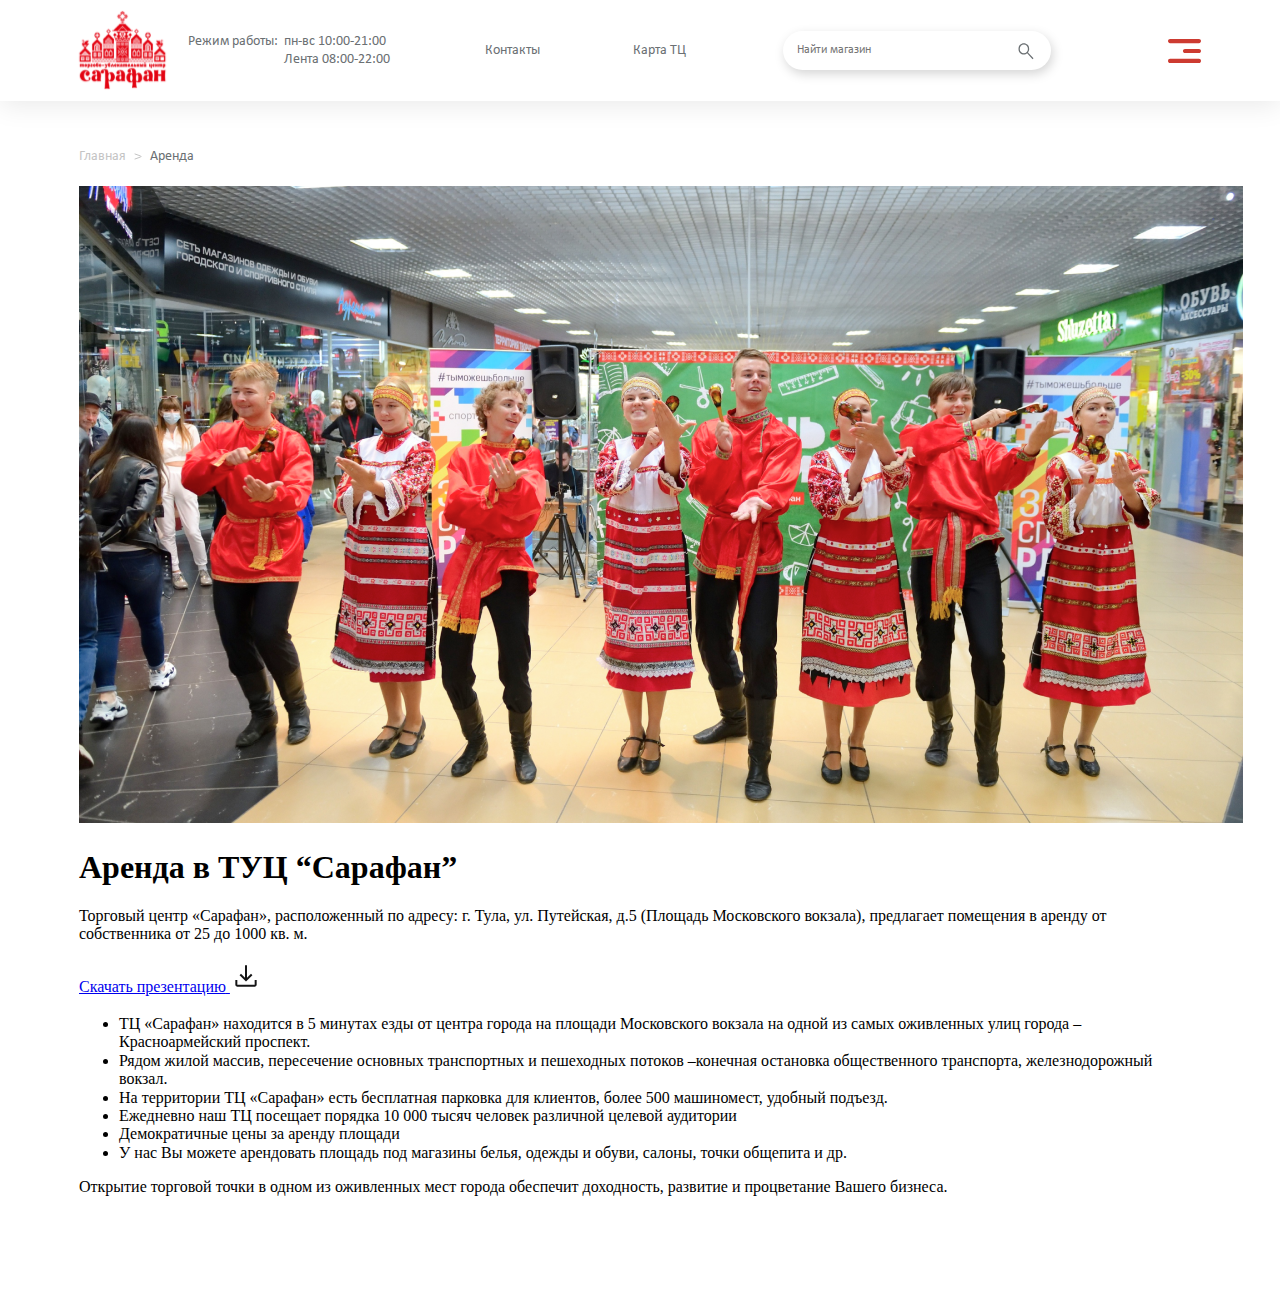
==== index.html @ 8ea11c8e "feature: to add header" ====
<!DOCTYPE html>
<html lang="ru">
  <head>
    <title>ТУЦ "Сарафан"</title>
    <meta charset="UTF-8" />
    <meta name="viewport" content="width=device-width, initial-scale=1.0" />
    <meta name="keywords" content="Mall, rent, shops" />
    <meta name="description" content="Mall description" />
    <meta name="author" content="Maria Lafutkina" />
    <link rel="stylesheet" type="text/css" href="./pages/normalize.css" />
    <link rel="stylesheet" type="text/css" href="./pages/index.css" />
  </head>
  <body class="page">
    <header class="header">
        <img className="header__logo" src="/images/logo.svg" alt="Логотип" />
        <div class="header__menu">
          <p class="header__info">Режим работы:</p>
          <p class="header__info">пн-вс 10:00-21:00 Лента 08:00-22:00</p>
          <a href="#" class="header__info">Контакты</a>
          <a href="#" class="header__info">Карта ТЦ</a>
          <div class="header__search-container">
            <input
              class="header__search"
              type="text"
              placeholder="Найти магазин"
              required
            />
            <button class="header__button-search" type="submit">
              <img src="/images/search.svg" alt="Кнопка поиска" />
            </button>
          </div>
          <button class="header__image-menu">
            <img src="/images/menu.svg" alt="Кнопка меню" />
          </button>
        </div>
    </header>
    <main class="main">
        <ul class="breadcrumb">
            <li><a  class="breadcrumb__link" href="#">Главная</a></li>
            <li><a class="breadcrumb__link active" href="#">Аренда</a></li>
          </ul>
            <div class="rent">
                <img class="rent__image" src="/images/first.png" alt="фото" />
                <div>
                    <h1>Аренда в ТУЦ “Сарафан”</h1>
                    <p>Торговый центр «Сарафан», расположенный по адресу: г. Тула, ул. Путейская, д.5 (Площадь Московского вокзала), предлагает помещения в аренду от собственника от 25 до 1000 кв. м.</p>
                    <a href="#">
                        <span>Скачать презентацию</span>
                        <img src="/images/save.svg" alt="Ссылка сохранения" />
                    </a>
                    <h3></h3>
                    <ul class="">
                        <li>ТЦ «Сарафан» находится в 5 минутах езды от центра города на площади Московского вокзала на одной из самых оживленных улиц города – Красноармейский проспект.</li>
                        <li>Рядом жилой массив, пересечение основных транспортных и пешеходных потоков –конечная остановка общественного транспорта, железнодорожный вокзал.</li>
                        <li>На территории ТЦ «Сарафан» есть бесплатная парковка для клиентов, более 500 машиномест, удобный подъезд.</li>
                        <li>Ежедневно наш ТЦ посещает порядка 10 000 тысяч человек различной целевой аудитории</li>
                        <li>Демократичные цены за аренду площади</li>
                        <li>У нас Вы можете арендовать площадь под магазины белья, одежды и обуви, салоны, точки общепита и др. </li>
                      </ul>
                      <p>Открытие торговой точки в одном из оживленных мест города обеспечит доходность, развитие и процветание Вашего бизнеса.</p>
                </div>
            </div>
            <div class="shops"></div>
            <div class="info"></div>
            <div class="image"></div>
    </main>
    <footer class="footer"></footer>
  </body>
</html>
---- pages/index.css ----
@font-face {
    font-family: "Calibri";
    font-style: normal;
    font-weight: 400;
    src: url("../fonts/calibri.woff2") format("woff2"),
         url("../fonts/calibri.woff") format("woff"),
         url("../fonts/calibri.ttf") format("truetype");
  }
  
  @font-face {
    font-family: "Calibri";
    font-style: normal;
    font-weight: 700;
    src: url("../fonts/calibri_bold.woff2") format("woff2"),
         url("../fonts/calibri_bold.woff") format("woff"),
         url("../fonts/calibri_bold.ttf") format("truetype");
  }

.header {
    max-width: 1920px;
    padding-left: 77px;
    padding-right: 79px;
    padding-top: 8px;
    padding-bottom: 8px;
    display: flex;
    justify-content: space-between;
    box-sizing: border-box;
    align-items: center;
    margin: 0 auto;
    background: #FFF; 
    box-shadow: 0px 4px 26px 0px rgba(0, 0, 0, 0.09);
}

.header__logo {
    width: 91px;
    height: 84px;
}

.header__menu {
    display: flex;
    align-items: center;
}

.header__info {
    color: #6B7073;
    font-family: "Calibri";
    font-size: 14px;
    font-weight: 400;
    line-height: normal;
    max-width: 115px;
    margin: 0;
    padding-right: 6px;
    padding-bottom: 17px;
    text-decoration: none;
}

.header__info:nth-child(2) {
    padding-right: 86px;
    padding-bottom: 0;
}

.header__info:nth-child(3) {
    padding-right: 93px;
    padding-bottom: 0;
}

.header__info:nth-child(4) {
    padding-right: 97px;
    padding-bottom: 0;
}

.header__search {
    width: 268px;
    padding: 12px 14px;
    border-radius: 88px;
    background: #FFF;
    box-shadow: 2px 4px 11px 0px rgba(0, 0, 0, 0.17);
    color: #C4C4C4;
    font-family: "Calibri";
    font-size: 12px;
    font-weight: 400;
    line-height: normal;
    box-sizing: border-box;
    border: none;
}

.header__button-search {
    width: 20px;
    height: 21px;
    position: absolute;
    z-index: 2;
    background: 0;
    border: 0;
    padding: 0;
    cursor: pointer;
    top: 9px;
    right: 15px;
}

.header__search-container {
    position: relative;
    margin-right: 117px;
}

.header__image-menu {
    width: 33px;
    height: 24px;
    background: 0;
    border: 0;
    padding: 0;
    cursor: pointer;
}

.breadcrumb {
    padding: 0;
    list-style: none;
    width: 100%;
    margin-bottom: 20px;
}

.breadcrumb li+li:before {
    padding: 6px 8px;
    padding-left: 4px;
    content: url("/images/arrow.svg");
  }

  .breadcrumb li {
    display: inline;
    font-size: 14px;
    cursor: pointer;
  }

  .breadcrumb__link {
    color: #C4C4C4;
    font-family: "Calibri";
    font-weight: 400;
    line-height: normal;
    text-decoration: none;
    }

    .active {
        color: #6B7073;
    }

  .main {
    max-width: 1920px;
    padding-left: 79px;
    padding-right: 81px;
    padding-bottom: 91px;
    padding-top: 29px;
    margin: 0 auto;
  }
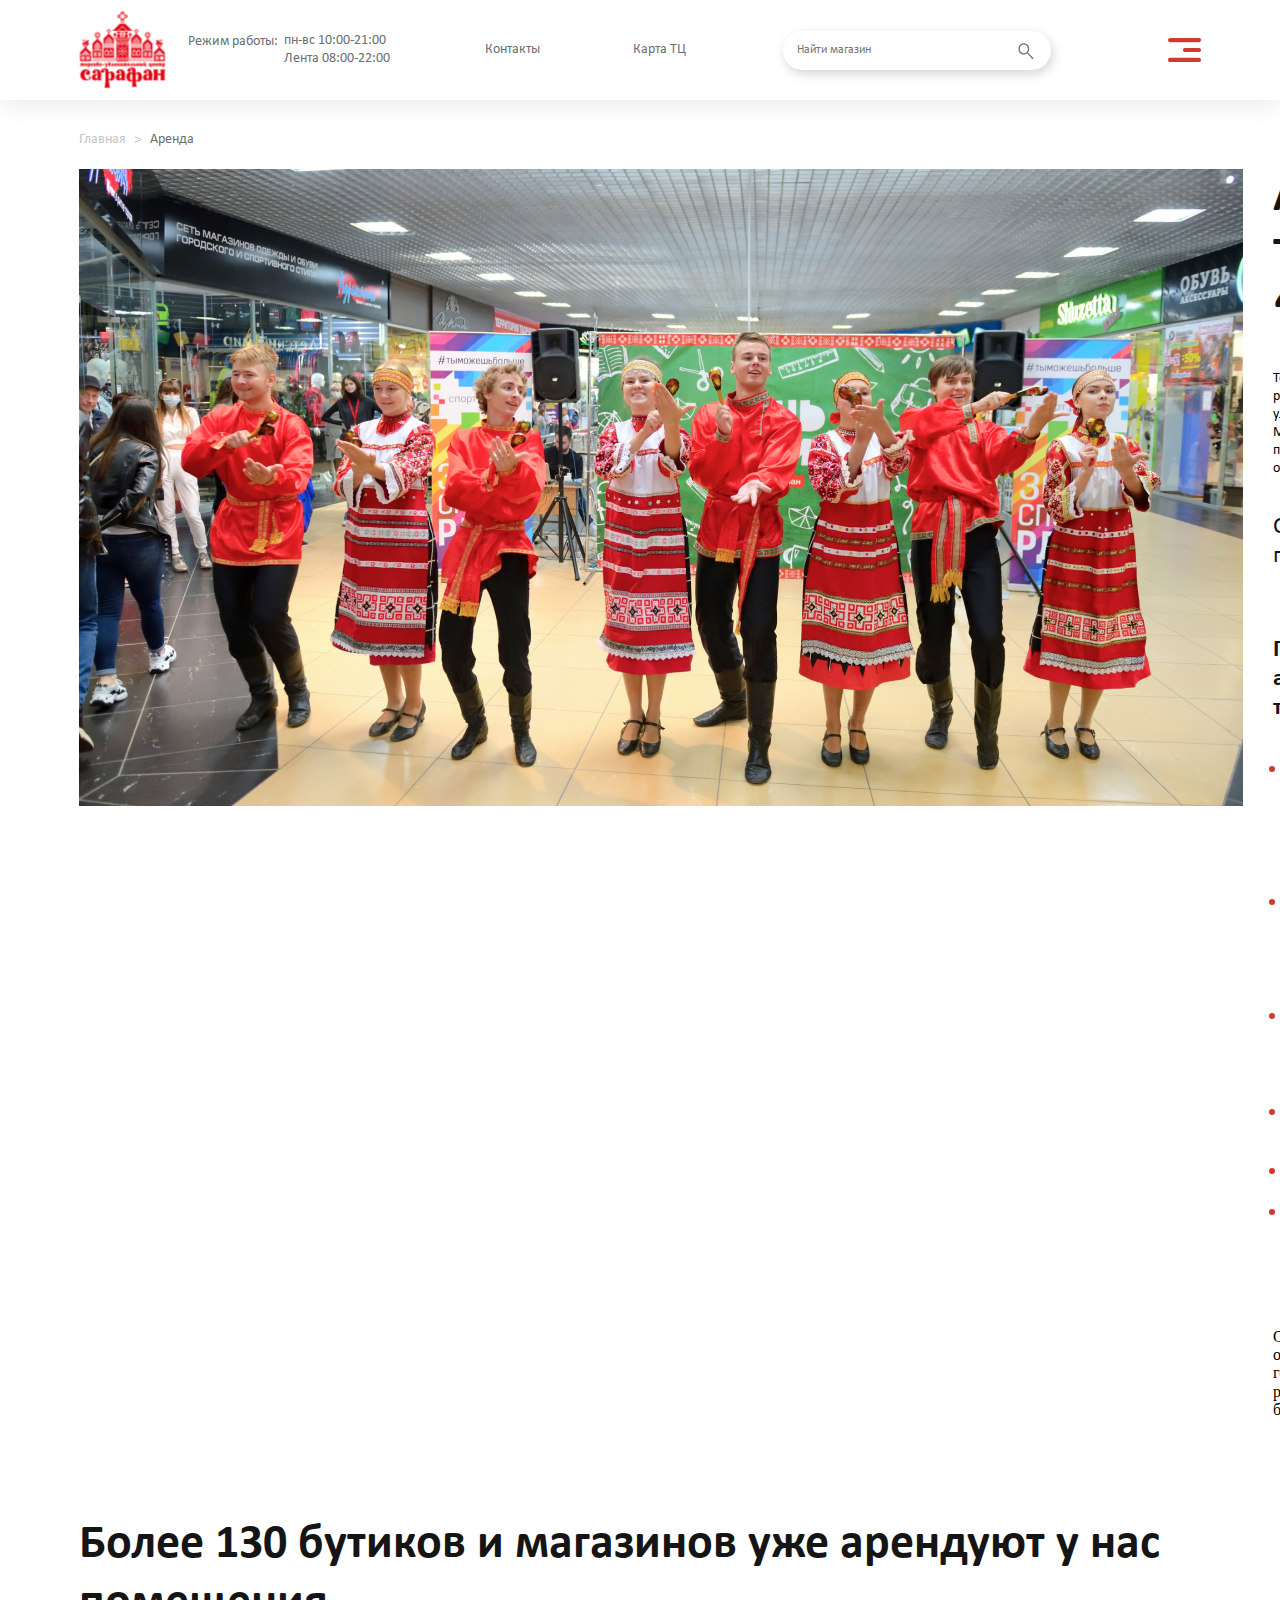
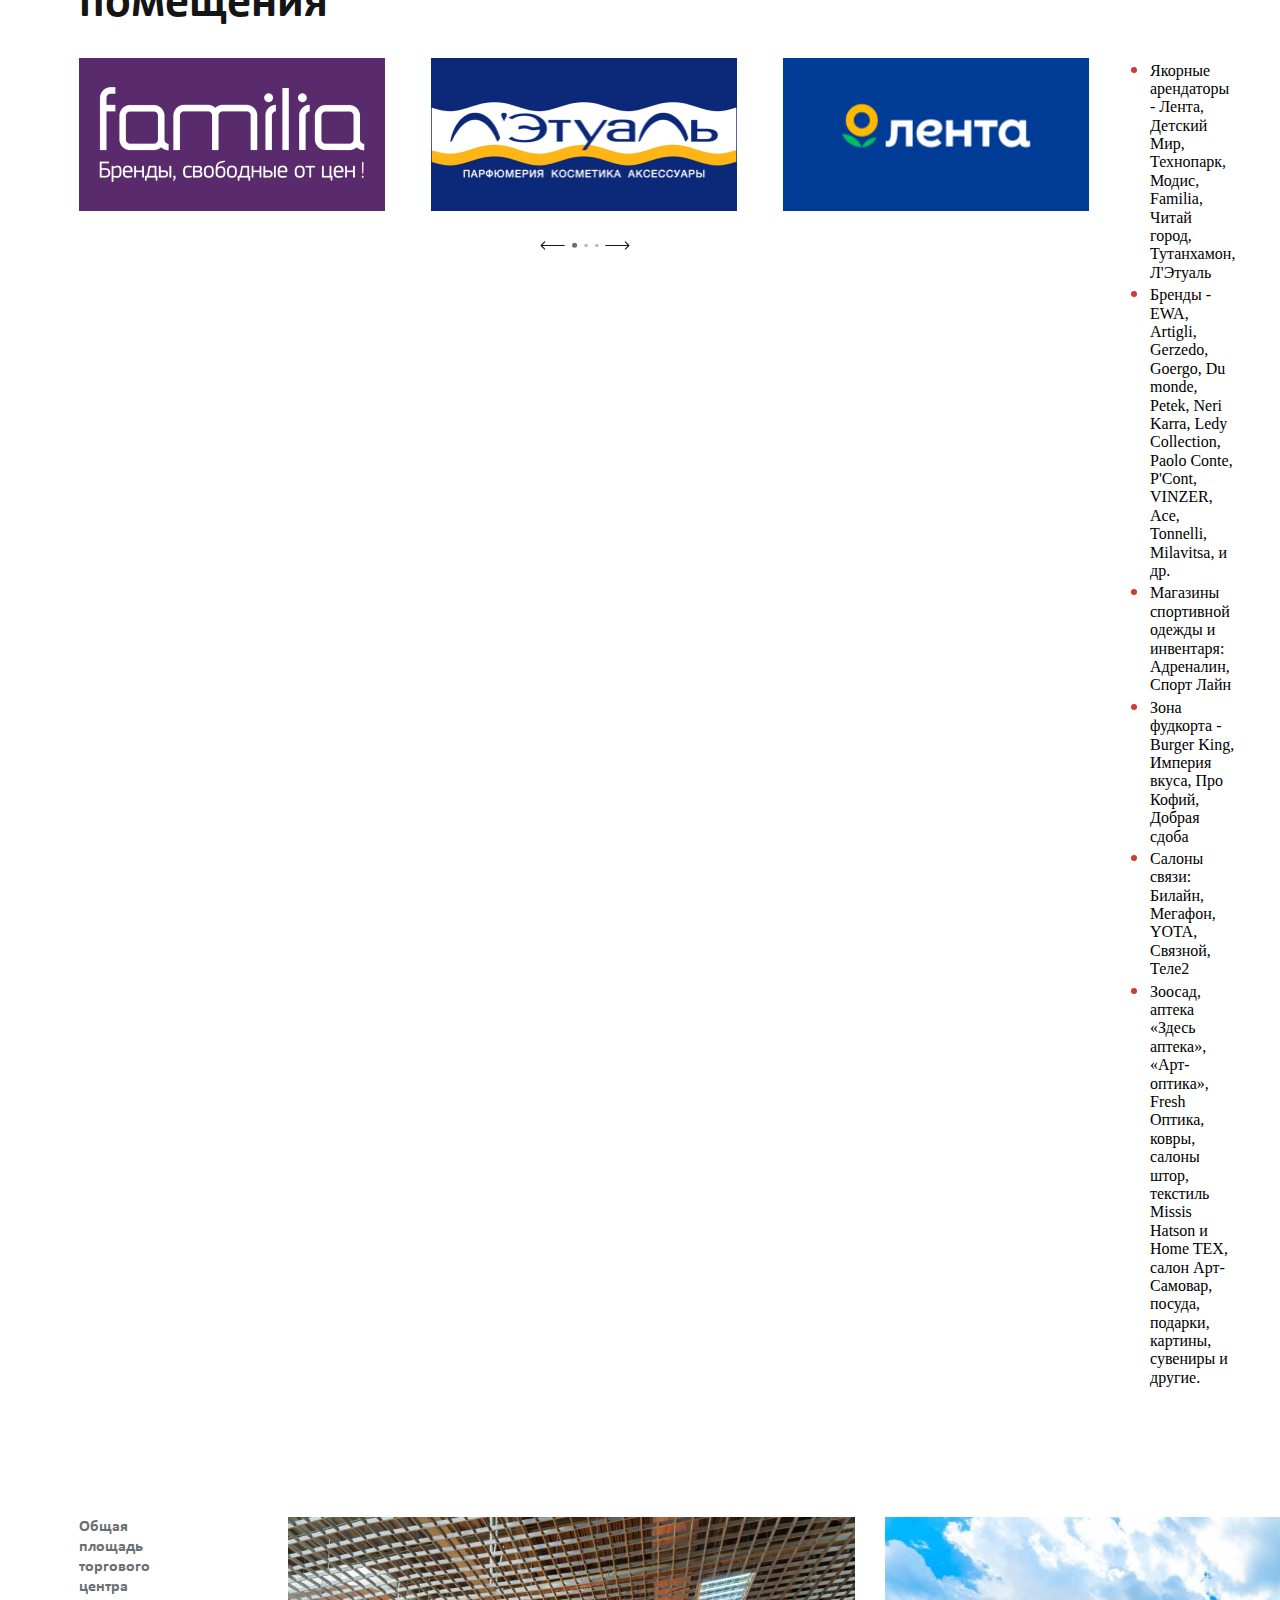
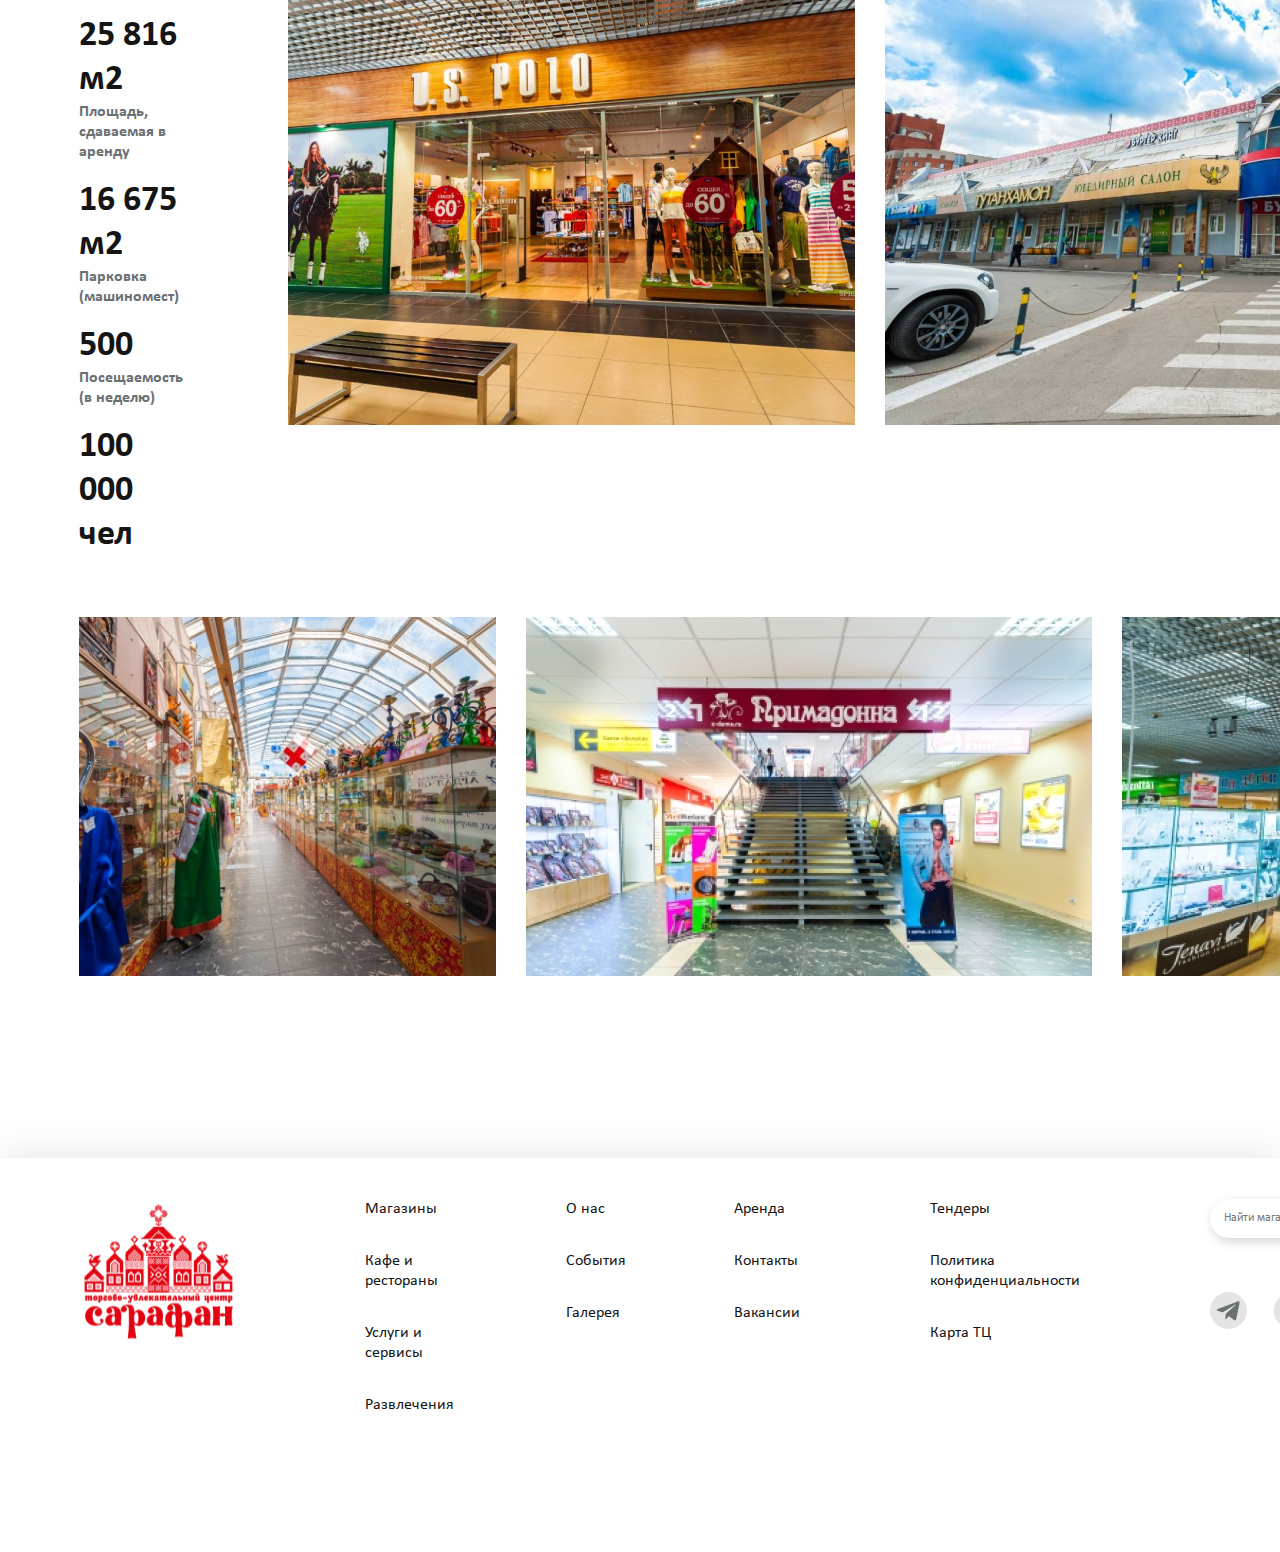
==== commit a3ebade5: "feature: to add main, footer" ====
--- a/index.html
+++ b/index.html
@@ -12,58 +12,200 @@
   </head>
   <body class="page">
     <header class="header">
-        <img className="header__logo" src="/images/logo.svg" alt="Логотип" />
-        <div class="header__menu">
-          <p class="header__info">Режим работы:</p>
-          <p class="header__info">пн-вс 10:00-21:00 Лента 08:00-22:00</p>
-          <a href="#" class="header__info">Контакты</a>
-          <a href="#" class="header__info">Карта ТЦ</a>
-          <div class="header__search-container">
+      <img class="header__logo" src="/images/logo.svg" alt="Логотип" />
+      <div class="header__menu">
+        <p class="header__info">Режим работы:</p>
+        <p class="header__info">пн-вс 10:00-21:00 Лента 08:00-22:00</p>
+        <a href="#" class="header__info">Контакты</a>
+        <a href="#" class="header__info">Карта ТЦ</a>
+        <div class="search">
+          <input
+            class="search__input"
+            type="text"
+            placeholder="Найти магазин"
+            required
+          />
+          <button class="search__button" type="submit">
+            <img src="/images/search.svg" alt="Кнопка поиска" />
+          </button>
+        </div>
+        <button class="header__image-menu">
+          <img src="/images/menu.svg" alt="Кнопка меню" />
+        </button>
+      </div>
+    </header>
+    <main class="main">
+      <nav>
+      <ul class="breadcrumb">
+        <li><a class="breadcrumb__link" href="#">Главная</a></li>
+        <li class="breadcrumb__link active">Аренда</li>
+      </ul>
+      </nav>
+      <div class="rent">
+        <img class="rent__image" src="/images/first.png" alt="фото" />
+        <div class="rent__container">
+          <h1 class="title">Аренда в ТУЦ “Сарафан”</h1>
+          <p class="rent__paragraph">
+            Торговый центр «Сарафан», расположенный по адресу: г. Тула, ул.
+            Путейская, д.5 (Площадь Московского вокзала), предлагает помещения в
+            аренду от собственника от 25 до 1000 кв. м.
+          </p>
+          <a class="rent__save-link" href="#">
+            <span class="rent__save">Скачать презентацию</span>
+            <img
+              class="rent__icon-save"
+              src="/images/save.svg"
+              alt="Ссылка сохранения"
+            />
+          </a>
+          <h3 class="rent__subtitle">
+            Преимущества аренды в нашем торговом центре:
+          </h3>
+          <ul class="list">
+            <li class="list__item">
+              ТЦ «Сарафан» находится в 5 минутах езды от центра города на
+              площади Московского вокзала на одной из самых оживленных улиц
+              города – Красноармейский проспект.
+            </li>
+            <li class="list__item">
+              Рядом жилой массив, пересечение основных транспортных и пешеходных
+              потоков –конечная остановка общественного транспорта,
+              железнодорожный вокзал.
+            </li>
+            <li class="list__item">
+              На территории ТЦ «Сарафан» есть бесплатная парковка для клиентов,
+              более 500 машиномест, удобный подъезд.
+            </li>
+            <li class="list__item">
+              Ежедневно наш ТЦ посещает порядка 10 000 тысяч человек различной
+              целевой аудитории
+            </li>
+            <li class="list__item">Демократичные цены за аренду площади</li>
+            <li class="list__item">
+              У нас Вы можете арендовать площадь под магазины белья, одежды и
+              обуви, салоны, точки общепита и др.
+            </li>
+          </ul>
+          <p class="list__item">
+            Открытие торговой точки в одном из оживленных мест города обеспечит
+            доходность, развитие и процветание Вашего бизнеса.
+          </p>
+        </div>
+      </div>
+      <div class="shops">
+        <h2 class="title">
+          Более 130 бутиков и магазинов уже арендуют у нас помещения
+        </h2>
+        <div class="shops__container">
+          <img class="shops__image" src="/images/familia.png" alt="familia" />
+          <img class="shops__image" src="/images/letual.png" alt="Лэтуаль" />
+          <img class="shops__image" src="/images/lenta.png" alt="Лента" />
+          <ul class="list">
+            <li class="list__item">
+              Якорные арендаторы - Лента, Детский Мир, Технопарк, Модис,
+              Familia, Читай город, Тутанхамон, Л'Этуаль
+            </li>
+            <li class="list__item">
+              Бренды - EWA, Artigli, Gerzedo, Goergo, Du monde, Petek, Neri
+              Karra, Ledy Collection, Paolo Conte, P'Cont, VINZER, Ace,
+              Tonnelli, Milavitsa, и др.
+            </li>
+            <li class="list__item">
+              Магазины спортивной одежды и инвентаря: Адреналин, Спорт Лайн
+            </li>
+            <li class="list__item">
+              Зона фудкорта - Burger King, Империя вкуса, Про Кофий, Добрая
+              сдоба
+            </li>
+            <li class="list__item">
+              Салоны связи: Билайн, Мегафон, YOTA, Связной, Теле2
+            </li>
+            <li class="list__item">
+              Зоосад, аптека «Здесь аптека», «Арт-оптика», Fresh Оптика, ковры,
+              салоны штор, текстиль Missis Hatson и Home TEX, салон Арт-Самовар,
+              посуда, подарки, картины, сувениры и другие.
+            </li>
+          </ul>
+          <img class="shops__slider" src="/images/slider.svg" alt="Слайдер" />
+        </div>
+      </div>
+      <div class="info">
+        <div>
+            <div class="info__container">
+                <h4 class="info__title">Общая площадь торгового центра</h4>
+                <p class="info__subtitle">25 816 м2</p>
+            </div>
+            <div class="info__container">
+                <h4 class="info__title">Площадь, сдаваемая
+                    в аренду</h4>
+                <p class="info__subtitle">16 675 м2</p>
+            </div>
+            <div class="info__container">
+                <h4 class="info__title">Парковка
+                    (машиномест)
+                    </h4>
+                <p class="info__subtitle">500</p>
+            </div>
+            <div class="info__container">
+                <h4 class="info__title">Посещаемость
+                    (в неделю)</h4>
+                <p class="info__subtitle">100 000 чел</p>
+            </div>
+        </div>
+        <img class="info__image-first" src="/images/first-info.png" alt="Слайдер" />
+        <img class="info__image-second" src="/images/second-info.png" alt="Слайдер" />
+      </div>
+      <div class="image">
+        <img class="image__photo" src="/images/image1.png" alt="фото" />
+        <img class="image__photo" src="/images/image2.png" alt="фото" />
+        <img class="image__photo" src="/images/image3.png" alt="фото" />
+      </div>
+    </main>
+    <footer class="footer">
+        <img class="footer__logo" src="/images/logo.svg" alt="Логотип" />
+        <div class="footer__container-info">
+            <p class="footer__item">Магазины</p>
+            <p class="footer__item">Кафе и рестораны</p>
+            <p class="footer__item">Услуги и сервисы</p>
+            <p class="footer__item">Развлечения</p>
+        </div>
+        <div class="footer__container-info">
+            <p class="footer__item">О нас</p>
+            <p class="footer__item">События</p>
+            <p class="footer__item">Галерея</p>
+        </div>
+        <div class="footer__container-info">
+            <p class="footer__item">Аренда</p>
+            <p class="footer__item">Контакты</p>
+            <p class="footer__item">Вакансии</p>
+        </div>
+        <div class="footer__container-info">
+            <p class="footer__item">Тендеры</p>
+            <p class="footer__item">Политика конфиденциальности</p>
+            <p class="footer__item">Карта ТЦ</p>
+        </div>
+        <div class="search">
             <input
-              class="header__search"
+              class="search__input"
               type="text"
               placeholder="Найти магазин"
               required
             />
-            <button class="header__button-search" type="submit">
+            <button class="search__button" type="submit">
               <img src="/images/search.svg" alt="Кнопка поиска" />
             </button>
-          </div>
-          <button class="header__image-menu">
-            <img src="/images/menu.svg" alt="Кнопка меню" />
-          </button>
-        </div>
-    </header>
-    <main class="main">
-        <ul class="breadcrumb">
-            <li><a  class="breadcrumb__link" href="#">Главная</a></li>
-            <li><a class="breadcrumb__link active" href="#">Аренда</a></li>
-          </ul>
-            <div class="rent">
-                <img class="rent__image" src="/images/first.png" alt="фото" />
-                <div>
-                    <h1>Аренда в ТУЦ “Сарафан”</h1>
-                    <p>Торговый центр «Сарафан», расположенный по адресу: г. Тула, ул. Путейская, д.5 (Площадь Московского вокзала), предлагает помещения в аренду от собственника от 25 до 1000 кв. м.</p>
-                    <a href="#">
-                        <span>Скачать презентацию</span>
-                        <img src="/images/save.svg" alt="Ссылка сохранения" />
-                    </a>
-                    <h3></h3>
-                    <ul class="">
-                        <li>ТЦ «Сарафан» находится в 5 минутах езды от центра города на площади Московского вокзала на одной из самых оживленных улиц города – Красноармейский проспект.</li>
-                        <li>Рядом жилой массив, пересечение основных транспортных и пешеходных потоков –конечная остановка общественного транспорта, железнодорожный вокзал.</li>
-                        <li>На территории ТЦ «Сарафан» есть бесплатная парковка для клиентов, более 500 машиномест, удобный подъезд.</li>
-                        <li>Ежедневно наш ТЦ посещает порядка 10 000 тысяч человек различной целевой аудитории</li>
-                        <li>Демократичные цены за аренду площади</li>
-                        <li>У нас Вы можете арендовать площадь под магазины белья, одежды и обуви, салоны, точки общепита и др. </li>
-                      </ul>
-                      <p>Открытие торговой точки в одном из оживленных мест города обеспечит доходность, развитие и процветание Вашего бизнеса.</p>
-                </div>
-            </div>
-            <div class="shops"></div>
-            <div class="info"></div>
-            <div class="image"></div>
-    </main>
-    <footer class="footer"></footer>
+            <div>
+                <img class="icon" src="/images/tg.svg" alt="TG" />
+                <img class="icon" src="/images/vk.svg" alt="VK" />
+            </div>
+        </div>
+        <div class="footer__contacts">
+            <p class="footer__text">300041, Тульская обл.,
+                г. Тула, ул. Путейская, д. 5</p>
+            <p class="footer__text">ТЦ Сарафан: 10:00-21:00
+                Лента: 08:00-22:00</p>
+            <p class="footer__text">+7 (4872) 33-80-55</p>
+        </div>
+    </footer>
   </body>
 </html>
--- a/pages/index.css
+++ b/pages/index.css
@@ -31,6 +31,10 @@
     box-shadow: 0px 4px 26px 0px rgba(0, 0, 0, 0.09);
 }
 
+.header_type_burger {
+  box-shadow: none;
+}
+
 .header__logo {
     width: 91px;
     height: 84px;
@@ -69,7 +73,7 @@
     padding-bottom: 0;
 }
 
-.header__search {
+.search__input {
     width: 268px;
     padding: 12px 14px;
     border-radius: 88px;
@@ -84,7 +88,7 @@
     border: none;
 }
 
-.header__button-search {
+.search__button {
     width: 20px;
     height: 21px;
     position: absolute;
@@ -97,7 +101,7 @@
     right: 15px;
 }
 
-.header__search-container {
+.search {
     position: relative;
     margin-right: 117px;
 }
@@ -115,6 +119,7 @@
     padding: 0;
     list-style: none;
     width: 100%;
+    margin: 0;
     margin-bottom: 20px;
 }
 
@@ -149,4 +154,262 @@
     padding-bottom: 91px;
     padding-top: 29px;
     margin: 0 auto;
-  }
+    box-sizing: border-box;
+
+  }
+
+    .rent {
+        display: flex;
+        flex-direction: row;
+    }
+
+  .rent__image {
+    width: 1164px;
+    height: 637px;
+    margin-right: 30px;
+  }
+
+  .title {
+    color: #151516;
+    font-family: "Calibri";
+    font-size: 48px;
+    font-weight: 700;
+    line-height: normal;
+    margin: 0;
+  }
+
+  .rent__paragraph {
+    padding-top: 24px;
+    color: #000;
+    font-family: "Calibri";
+    font-size: 14px;
+    font-weight: 400;
+    line-height: normal;
+    margin: 0;
+    padding-bottom: 35px;
+  }
+
+  .rent__container {
+    max-width: 567px;
+  }
+
+  .rent__save {
+    color: #151516;
+    font-family: "Calibri";
+    font-size: 24px;
+    font-weight: 400;
+    line-height: normal;
+    margin: 0;
+    padding-right: 10px;
+  }
+
+  .rent__icon-save {
+    width: 32px;
+    height: 32px;
+  }
+
+  .rent__save-link {
+    text-decoration: none;
+    display: flex;
+    align-items: center;
+    margin-bottom: 65px;
+  }
+
+  .rent__subtitle {
+    color: #151516;
+    font-family: "Calibri";
+    font-size: 24px;
+    font-weight: 700;
+    line-height: normal;
+    margin: 0;
+    padding-bottom: 34px;
+  }
+
+  .list-item {
+    color: #151516;
+    font-family: "Calibri";
+    font-size: 14px;
+    font-weight: 400;
+    line-height: normal;
+    padding-bottom: 9px;
+    margin: 0;
+  }
+
+  .list__item::marker {
+    color: #CD3B31;
+    font-size: 20px;
+}
+
+  .list__item:last-of-type {
+    padding-bottom: 0;
+  }
+
+  .list {
+    margin: 0;
+    padding-inline-start: 15px;
+    margin-bottom: 50px;
+  }
+
+  .shops__image {
+    width: 306px;
+    height: 153px;
+    margin-right: 46px;
+  }
+
+  .shops__image:last-child {
+    margin-right: 30px;
+  }
+
+  .shops {
+    margin-top: 80px;
+  }
+
+  .shops__container {
+    margin-top: 24px;
+    display: flex;
+    position: relative;
+  }
+
+  .shops__slider {
+    width: 156px;
+    height: 9px;
+    position: absolute;
+    top: 183px;
+    left: 428px;
+  }
+
+  .info {
+    display: flex;
+    margin-top: 80px;
+  }
+
+  .info__container {
+    display: flex;
+    flex-direction: column;
+    max-width: 189px;
+    margin-right: 105px;
+  }
+
+  .info__title {
+    color: #6B7073;
+    font-family: "Calibri";
+    font-size: 16px;
+    font-weight: 700;
+    line-height: normal;
+    margin: 0;
+    padding-bottom: 17px;
+  }
+
+  .info__subtitle {
+    color: #151516;
+    font-family: "Calibri";
+    font-size: 36px;
+    font-weight: 700;
+    line-height: normal;
+    margin: 0;
+    padding-bottom: 39px;
+  }
+
+  .info__subtitle:last-child {
+    padding-bottom: 0;
+  }
+
+  .info__image-first {
+    width: 567px;
+    height: 508px;
+    margin-right: 30px;
+  }
+
+  .info__image-second {
+    width: 862px;
+    height: 508px;
+  }
+
+  .image {
+    margin-top: 60px;
+    margin-bottom: 91px;
+    display: flex;
+  }
+
+  .image__photo {
+    width: 417px;
+    height: 359px;
+    margin-right: 30px;
+  }
+
+  .image__photo:nth-child(2) {
+    width: 566px;
+    height: 359px;
+  }
+
+  .image__photo:nth-child(3) {
+    width: 716px;
+    height: 359px;
+    margin-right: 0;
+  }
+
+  .footer {
+    padding: 41px 80px;
+    background: #FFF;
+    box-shadow: 0px 1px 44px 0px rgba(0, 0, 0, 0.12);
+    max-width: 1920px;
+    box-sizing: border-box;
+    display: flex;
+  }
+
+  .footer__logo {
+    width: 170px;
+    height: 147px;
+    margin-right: 128px;
+  }
+
+  .footer__item {
+    color: #151516;
+    font-family: "Calibri";
+    font-size: 16px;
+    font-weight: 400;
+    line-height: normal;
+    margin: 0;
+    padding-bottom: 32px;
+  }
+
+  .footer__item:last-child {
+    padding-bottom: 0;
+  }
+
+  .footer__container-info {
+    margin-right: 130px;
+  }
+
+  .footer__container-info:nth-child(2) {
+    margin-right: 112px;
+  }
+
+  .footer__container-info:nth-child(3) {
+    margin-right: 108px;
+  }
+
+  .icon {
+    margin-right: 22px;
+    margin-top: 54px;
+    width: 37px;
+    height: 37px;
+  }
+
+  .footer__text {
+    color: #151516;
+    font-family: "Calibri";
+    font-size: 14px;
+    font-weight: 400;
+    line-height: normal;
+    margin: 0;
+    padding-bottom: 21px;
+  }
+
+  .footer__text:last-child {
+    padding-bottom: 0;
+  }
+
+  .nav__link {
+
+  }
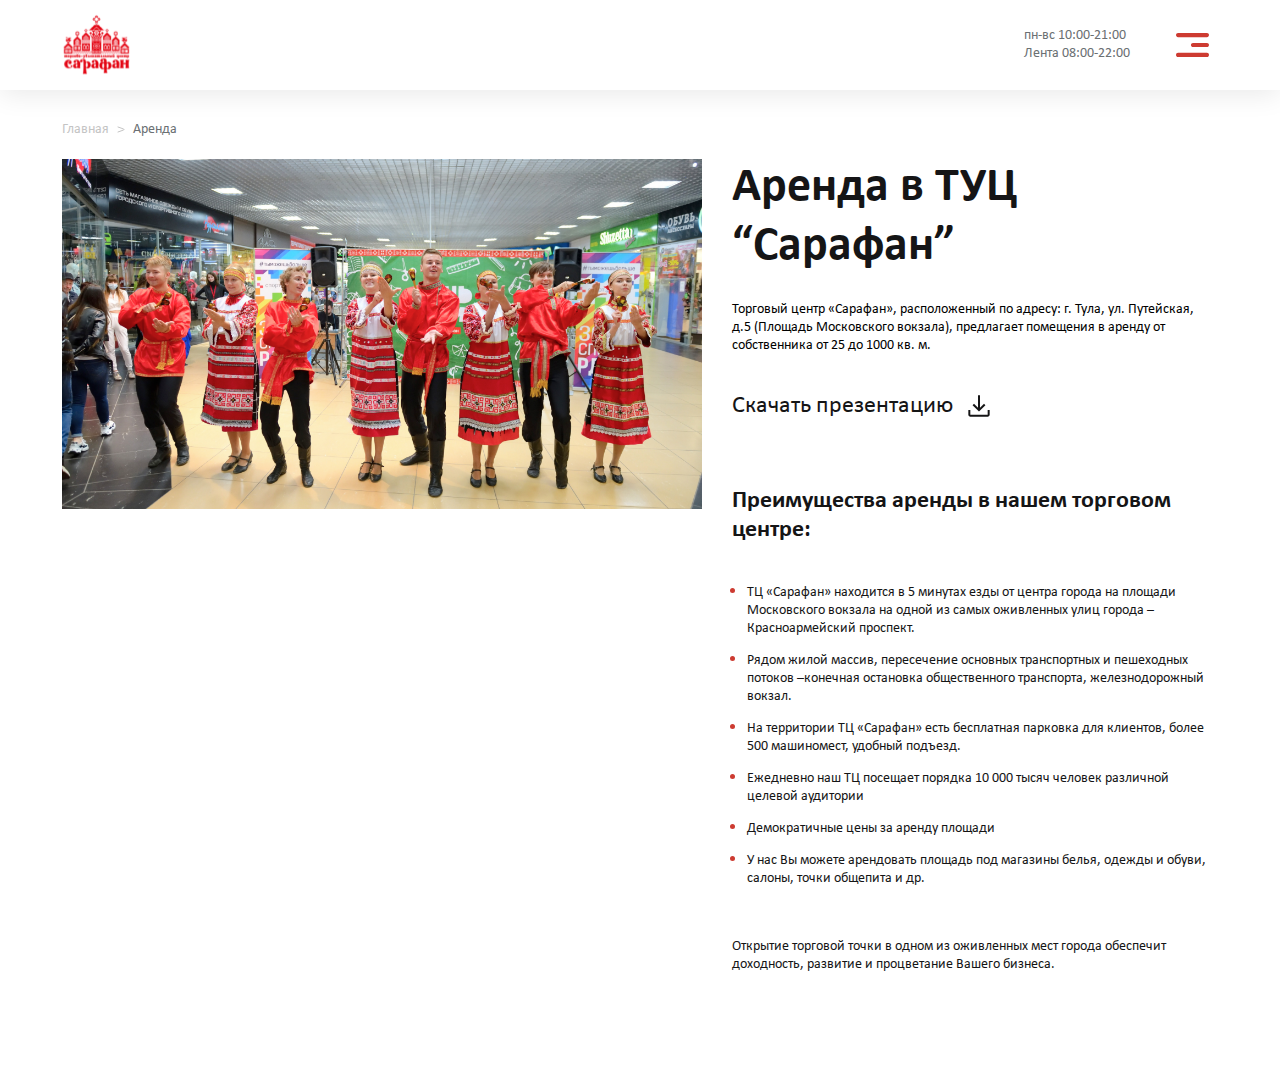
==== commit fcf81307: "feature: to add meadia screen in rent" ====
--- a/index.html
+++ b/index.html
@@ -11,27 +11,29 @@
     <link rel="stylesheet" type="text/css" href="./pages/index.css" />
   </head>
   <body class="page">
-    <header class="header">
-      <img class="header__logo" src="/images/logo.svg" alt="Логотип" />
-      <div class="header__menu">
-        <p class="header__info">Режим работы:</p>
-        <p class="header__info">пн-вс 10:00-21:00 Лента 08:00-22:00</p>
-        <a href="#" class="header__info">Контакты</a>
-        <a href="#" class="header__info">Карта ТЦ</a>
-        <div class="search">
-          <input
-            class="search__input"
-            type="text"
-            placeholder="Найти магазин"
-            required
-          />
-          <button class="search__button" type="submit">
-            <img src="/images/search.svg" alt="Кнопка поиска" />
+    <header class="header__block">
+      <div class="header">
+        <img class="header__logo" src="./images/logo.svg" alt="Логотип" />
+        <div class="header__menu">
+          <p class="header__info">Режим работы:</p>
+          <p class="header__info">пн-вс 10:00-21:00 Лента 08:00-22:00</p>
+          <a href="#" class="header__info">Контакты</a>
+          <a href="#" class="header__info">Карта ТЦ</a>
+          <div class="search">
+            <input
+              class="search__input"
+              type="text"
+              placeholder="Найти магазин"
+              required
+            />
+            <button class="search__button" type="submit">
+              <img src="./images/search.svg" alt="Кнопка поиска" />
+            </button>
+          </div>
+          <button class="header__image-menu">
+            <img src="./images/menu.svg" alt="Кнопка меню" />
           </button>
         </div>
-        <button class="header__image-menu">
-          <img src="/images/menu.svg" alt="Кнопка меню" />
-        </button>
       </div>
     </header>
     <main class="main">
@@ -41,8 +43,8 @@
         <li class="breadcrumb__link active">Аренда</li>
       </ul>
       </nav>
-      <div class="rent">
-        <img class="rent__image" src="/images/first.png" alt="фото" />
+      <section class="rent">
+        <img class="rent__image" src="./images/first.png" alt="фото" />
         <div class="rent__container">
           <h1 class="title">Аренда в ТУЦ “Сарафан”</h1>
           <p class="rent__paragraph">
@@ -54,7 +56,7 @@
             <span class="rent__save">Скачать презентацию</span>
             <img
               class="rent__icon-save"
-              src="/images/save.svg"
+              src="./images/save.svg"
               alt="Ссылка сохранения"
             />
           </a>
@@ -91,15 +93,15 @@
             доходность, развитие и процветание Вашего бизнеса.
           </p>
         </div>
-      </div>
-      <div class="shops">
+      </section>
+      <!-- <section class="shops">
         <h2 class="title">
           Более 130 бутиков и магазинов уже арендуют у нас помещения
         </h2>
         <div class="shops__container">
-          <img class="shops__image" src="/images/familia.png" alt="familia" />
-          <img class="shops__image" src="/images/letual.png" alt="Лэтуаль" />
-          <img class="shops__image" src="/images/lenta.png" alt="Лента" />
+          <img class="shops__image" src="./images/familia.png" alt="familia" />
+          <img class="shops__image" src="./images/letual.png" alt="Лэтуаль" />
+          <img class="shops__image" src="./images/lenta.png" alt="Лента" />
           <ul class="list">
             <li class="list__item">
               Якорные арендаторы - Лента, Детский Мир, Технопарк, Модис,
@@ -126,10 +128,10 @@
               посуда, подарки, картины, сувениры и другие.
             </li>
           </ul>
-          <img class="shops__slider" src="/images/slider.svg" alt="Слайдер" />
-        </div>
-      </div>
-      <div class="info">
+          <img class="shops__slider" src="./images/slider.svg" alt="Слайдер" />
+        </div>
+      </section>
+      <section class="info">
         <div>
             <div class="info__container">
                 <h4 class="info__title">Общая площадь торгового центра</h4>
@@ -152,17 +154,18 @@
                 <p class="info__subtitle">100 000 чел</p>
             </div>
         </div>
-        <img class="info__image-first" src="/images/first-info.png" alt="Слайдер" />
-        <img class="info__image-second" src="/images/second-info.png" alt="Слайдер" />
-      </div>
-      <div class="image">
-        <img class="image__photo" src="/images/image1.png" alt="фото" />
-        <img class="image__photo" src="/images/image2.png" alt="фото" />
-        <img class="image__photo" src="/images/image3.png" alt="фото" />
-      </div>
-    </main>
-    <footer class="footer">
-        <img class="footer__logo" src="/images/logo.svg" alt="Логотип" />
+        <img class="info__image-first" src="./images/first-info.png" alt="Слайдер" />
+        <img class="info__image-second" src="./images/second-info.png" alt="Слайдер" />
+      </section>
+      <section class="image">
+        <img class="image__photo" src="./images/image1.png" alt="фото" />
+        <img class="image__photo" src="./images/image2.png" alt="фото" />
+        <img class="image__photo" src="./images/image3.png" alt="фото" />
+      </section> -->
+    <!-- </main>
+    <footer class="footer__block">
+      <div class="footer">
+        <img class="footer__logo" src="./images/logo.svg" alt="Логотип" />
         <div class="footer__container-info">
             <p class="footer__item">Магазины</p>
             <p class="footer__item">Кафе и рестораны</p>
@@ -192,11 +195,11 @@
               required
             />
             <button class="search__button" type="submit">
-              <img src="/images/search.svg" alt="Кнопка поиска" />
+              <img src="./images/search.svg" alt="Кнопка поиска" />
             </button>
             <div>
-                <img class="icon" src="/images/tg.svg" alt="TG" />
-                <img class="icon" src="/images/vk.svg" alt="VK" />
+                <img class="icon" src="./images/tg.svg" alt="TG" />
+                <img class="icon" src="./images/vk.svg" alt="VK" />
             </div>
         </div>
         <div class="footer__contacts">
@@ -206,6 +209,7 @@
                 Лента: 08:00-22:00</p>
             <p class="footer__text">+7 (4872) 33-80-55</p>
         </div>
-    </footer>
+      </div>
+    </footer> -->
   </body>
 </html>
--- a/pages/index.css
+++ b/pages/index.css
@@ -1,34 +1,37 @@
 @font-face {
-    font-family: "Calibri";
-    font-style: normal;
-    font-weight: 400;
-    src: url("../fonts/calibri.woff2") format("woff2"),
-         url("../fonts/calibri.woff") format("woff"),
-         url("../fonts/calibri.ttf") format("truetype");
-  }
-  
-  @font-face {
-    font-family: "Calibri";
-    font-style: normal;
-    font-weight: 700;
-    src: url("../fonts/calibri_bold.woff2") format("woff2"),
-         url("../fonts/calibri_bold.woff") format("woff"),
-         url("../fonts/calibri_bold.ttf") format("truetype");
-  }
+  font-family: "Calibri";
+  font-style: normal;
+  font-weight: 400;
+  src: url("../fonts/calibri.woff2") format("woff2"),
+    url("../fonts/calibri.woff") format("woff"),
+    url("../fonts/calibri.ttf") format("truetype");
+}
+
+@font-face {
+  font-family: "Calibri";
+  font-style: normal;
+  font-weight: 700;
+  src: url("../fonts/calibri_bold.woff2") format("woff2"),
+    url("../fonts/calibri_bold.woff") format("woff"),
+    url("../fonts/calibri_bold.ttf") format("truetype");
+}
 
 .header {
-    max-width: 1920px;
-    padding-left: 77px;
-    padding-right: 79px;
-    padding-top: 8px;
-    padding-bottom: 8px;
-    display: flex;
-    justify-content: space-between;
-    box-sizing: border-box;
-    align-items: center;
-    margin: 0 auto;
-    background: #FFF; 
-    box-shadow: 0px 4px 26px 0px rgba(0, 0, 0, 0.09);
+  max-width: 1920px;
+  padding-left: 77px;
+  padding-right: 79px;
+  padding-top: 8px;
+  padding-bottom: 8px;
+  display: flex;
+  justify-content: space-between;
+  box-sizing: border-box;
+  align-items: center;
+  background: #fff;
+  margin: 0 auto;
+}
+
+.header__block {
+  box-shadow: 0px 4px 26px 0px rgba(0, 0, 0, 0.09);
 }
 
 .header_type_burger {
@@ -36,380 +39,740 @@
 }
 
 .header__logo {
-    width: 91px;
-    height: 84px;
+  width: 91px;
+  height: 84px;
 }
 
 .header__menu {
-    display: flex;
+  display: flex;
+  align-items: center;
+}
+
+.header__info {
+  color: #6b7073;
+  font-family: "Calibri";
+  font-size: 14px;
+  font-weight: 400;
+  line-height: normal;
+  max-width: 115px;
+  margin: 0;
+  padding-right: 6px;
+  padding-bottom: 17px;
+  text-decoration: none;
+}
+
+.header__info:nth-child(2) {
+  padding-right: 86px;
+  padding-bottom: 0;
+}
+
+.header__info:nth-child(3) {
+  padding-right: 93px;
+  padding-bottom: 0;
+}
+
+.header__info:nth-child(4) {
+  padding-right: 97px;
+  padding-bottom: 0;
+}
+
+.search__input {
+  width: 268px;
+  padding: 12px 14px;
+  border-radius: 88px;
+  background: #fff;
+  box-shadow: 2px 4px 11px 0px rgba(0, 0, 0, 0.17);
+  color: #c4c4c4;
+  font-family: "Calibri";
+  font-size: 12px;
+  font-weight: 400;
+  line-height: normal;
+  box-sizing: border-box;
+  border: none;
+}
+
+.search__button {
+  width: 20px;
+  height: 21px;
+  position: absolute;
+  z-index: 2;
+  background: 0;
+  border: 0;
+  padding: 0;
+  cursor: pointer;
+  top: 9px;
+  right: 15px;
+}
+
+.search_type_mini {
+  display: none;
+}
+
+.search {
+  position: relative;
+  margin-right: 117px;
+}
+
+.search_type_burger {
+  margin-right: 125px;
+}
+
+.header__image-menu {
+  width: 33px;
+  height: 24px;
+  background: 0;
+  border: 0;
+  padding: 0;
+  cursor: pointer;
+}
+
+.header__image-close {
+  width: 25px;
+  height: 25px;
+  background: 0;
+  border: 0;
+  padding: 0;
+  cursor: pointer;
+}
+
+.breadcrumb {
+  padding: 0;
+  list-style: none;
+  width: 100%;
+  margin: 0;
+  margin-bottom: 20px;
+}
+
+.breadcrumb li + li:before {
+  padding: 6px 8px;
+  padding-left: 4px;
+  content: url("/images/arrow.svg");
+}
+
+.breadcrumb li {
+  display: inline;
+  font-size: 14px;
+  cursor: pointer;
+}
+
+.breadcrumb__link {
+  color: #c4c4c4;
+  font-family: "Calibri";
+  font-weight: 400;
+  line-height: normal;
+  text-decoration: none;
+}
+
+.active {
+  color: #6b7073;
+}
+
+.main {
+  max-width: 1920px;
+  padding-left: 79px;
+  padding-right: 81px;
+  padding-bottom: 91px;
+  padding-top: 29px;
+  margin: 0 auto;
+  box-sizing: border-box;
+}
+
+.rent {
+  display: flex;
+  flex-direction: row;
+}
+
+.rent__image {
+  width: 1164px;
+  height: 637px;
+  margin-right: 30px;
+}
+
+.title {
+  color: #151516;
+  font-family: "Calibri";
+  font-size: 48px;
+  font-weight: 700;
+  line-height: normal;
+  margin: 0;
+}
+
+.rent__paragraph {
+  padding-top: 24px;
+  color: #000;
+  font-family: "Calibri";
+  font-size: 14px;
+  font-weight: 400;
+  line-height: normal;
+  margin: 0;
+  padding-bottom: 35px;
+}
+
+.rent__container {
+  max-width: 567px;
+}
+
+.rent__save {
+  color: #151516;
+  font-family: "Calibri";
+  font-size: 24px;
+  font-weight: 400;
+  line-height: normal;
+  margin: 0;
+  padding-right: 10px;
+}
+
+.rent__icon-save {
+  width: 32px;
+  height: 32px;
+}
+
+.rent__save-link {
+  text-decoration: none;
+  display: flex;
+  align-items: center;
+  margin-bottom: 65px;
+}
+
+.rent__subtitle {
+  color: #151516;
+  font-family: "Calibri";
+  font-size: 24px;
+  font-weight: 700;
+  line-height: normal;
+  margin: 0;
+  padding-bottom: 34px;
+}
+
+.list__item {
+  color: #151516;
+  font-family: "Calibri";
+  font-size: 14px;
+  font-weight: 400;
+  line-height: normal;
+  padding-bottom: 9px;
+  margin: 0;
+}
+
+.list__item::marker {
+  color: #cd3b31;
+  font-size: 20px;
+}
+
+.list__item:last-of-type {
+  padding-bottom: 0;
+}
+
+.list {
+  margin: 0;
+  padding-inline-start: 15px;
+  margin-bottom: 50px;
+}
+
+.shops__image {
+  width: 306px;
+  height: 153px;
+  margin-right: 46px;
+}
+
+.shops__image:last-child {
+  margin-right: 30px;
+}
+
+.shops {
+  margin-top: 80px;
+}
+
+.shops__container {
+  margin-top: 24px;
+  display: flex;
+  position: relative;
+}
+
+.shops__slider {
+  width: 156px;
+  height: 9px;
+  position: absolute;
+  top: 183px;
+  left: 428px;
+}
+
+.info {
+  display: flex;
+  margin-top: 80px;
+}
+
+.info__container {
+  display: flex;
+  flex-direction: column;
+  max-width: 189px;
+  margin-right: 105px;
+}
+
+.info__title {
+  color: #6b7073;
+  font-family: "Calibri";
+  font-size: 16px;
+  font-weight: 700;
+  line-height: normal;
+  margin: 0;
+  padding-bottom: 17px;
+}
+
+.info__subtitle {
+  color: #151516;
+  font-family: "Calibri";
+  font-size: 36px;
+  font-weight: 700;
+  line-height: normal;
+  margin: 0;
+  padding-bottom: 39px;
+}
+
+.info__subtitle:last-child {
+  padding-bottom: 0;
+}
+
+.info__image-first {
+  width: 567px;
+  height: 508px;
+  margin-right: 30px;
+}
+
+.info__image-second {
+  width: 862px;
+  height: 508px;
+}
+
+.image {
+  margin-top: 60px;
+  margin-bottom: 91px;
+  display: flex;
+}
+
+.image__photo {
+  width: 417px;
+  height: 359px;
+  margin-right: 30px;
+}
+
+.image__photo:nth-child(2) {
+  width: 566px;
+  height: 359px;
+}
+
+.image__photo:nth-child(3) {
+  width: 716px;
+  height: 359px;
+  margin-right: 0;
+}
+
+.footer {
+  padding: 41px 80px;
+  background: #fff;
+  max-width: 1920px;
+  box-sizing: border-box;
+  display: flex;
+  margin: 0 auto;
+}
+
+.footer__block {
+  box-shadow: 0px 1px 44px 0px rgba(0, 0, 0, 0.12);
+}
+
+.footer__logo {
+  width: 170px;
+  height: 147px;
+  margin-right: 128px;
+}
+
+.footer__item {
+  color: #151516;
+  font-family: "Calibri";
+  font-size: 16px;
+  font-weight: 400;
+  line-height: normal;
+  margin: 0;
+  padding-bottom: 32px;
+}
+
+.footer__item:last-child {
+  padding-bottom: 0;
+}
+
+.footer__container-info {
+  margin-right: 130px;
+}
+
+.footer__container-info:nth-child(2) {
+  margin-right: 112px;
+}
+
+.footer__container-info:nth-child(3) {
+  margin-right: 108px;
+}
+
+.icon {
+  margin-right: 22px;
+  margin-top: 54px;
+  width: 37px;
+  height: 37px;
+}
+
+.footer__text {
+  color: #151516;
+  font-family: "Calibri";
+  font-size: 14px;
+  font-weight: 400;
+  line-height: normal;
+  margin: 0;
+  padding-bottom: 21px;
+}
+
+.footer__text:last-child {
+  padding-bottom: 0;
+}
+
+.nav {
+  padding-inline-start: 0;
+  padding-left: 82px;
+  padding-right: 67px;
+  padding-top: 31px;
+  padding-bottom: 31px;
+  border-right: 1px solid #c4c4c4;
+  position: fixed;
+  left: 0;
+  top: 100px;
+  margin: 0;
+  margin-bottom: 41px;
+}
+
+.nav__link {
+  color: #151516;
+  font-family: "Calibri";
+  font-size: 20px;
+  font-weight: 400;
+  line-height: normal;
+  padding-bottom: 48px;
+  list-style-type: none;
+}
+
+.nav__link:last-child {
+  padding-bottom: 0;
+}
+
+.main-burger {
+  display: flex;
+  max-width: 1920px;
+  box-sizing: border-box;
+  margin: 0 auto;
+  padding-left: 378px;
+  padding-right: 212px;
+  padding-top: 19px;
+  padding-bottom: 120px;
+}
+
+.main-burger__title {
+  color: #151516;
+  font-family: "Calibri";
+  font-size: 24px;
+  font-weight: 700;
+  line-height: normal;
+  margin: 0;
+  padding-bottom: 34px;
+}
+
+.main-burger__container {
+  max-width: 242px;
+  margin-right: 182px;
+}
+
+.main-burger__container:nth-child(2) {
+  margin-right: 105px;
+  margin-top: 64px;
+}
+
+.main-burger__container:nth-child(3) {
+  margin-right: 51px;
+}
+
+
+.main-burger__container:nth-child(4) {
+  margin-right: 121px;
+}
+
+.main-burger__container:last-child {
+  margin-right: 0;
+}
+
+.main-burger__subtitle {
+  color: #151516;
+  font-family: "Calibri";
+  font-size: 16px;
+  font-weight: 400;
+  margin: 0;
+  padding-bottom: 40px;
+}
+
+.main-burger__subtitle:last-child {
+  padding-bottom: 0;
+}
+
+@media screen and (max-width: 1650px) {
+  .main-burger__container {
+    margin-right: 100px;
+  }
+
+  .main-burger__container:nth-child(2) {
+    margin-right: 70px;
+  }
+
+  .main-burger__container:nth-child(4) {
+    margin-right: 70px;
+  }
+
+  .rent__image {
+    width: 800px;
+    height: 350px;
+  }
+}
+
+@media screen and (max-width: 1310px) {
+  .nav {
+    padding-left: 62px;
+    padding-right: 47px;
+    top: 207px;
+  }
+
+  .nav__link {
+    font-size: 16px;
+  }
+
+  .main-burger {
+    padding-left: 300px;
+    padding-right: 71px;
+    padding-bottom: 40px;
+  }
+
+  .main-burger__title {
+    font-size: 18px;
+  }
+
+  .main-burger__container {
+    margin-right: 50px;
+  }
+
+  .main-burger__container:nth-child(2) {
+    margin-right: 40px;
+  }
+
+  .main-burger__container:nth-child(4) {
+    margin-right: 40px;
+  }
+
+  .main-burger__subtitle {
+    font-size: 14px;
+  }
+
+  .header__logo {
+    width: 69px;
+    height: 64px;
+  }
+
+  .header__info {
+    display: none;
+  }
+
+  .header__info:nth-child(2) {
+    display: block;
+    padding-right: 37px;
+    padding-bottom: 0;
+  }
+
+  .search {
+    display: none;
+  }
+
+  .search_type_mini {
+    display: block;
+    margin: 0 auto;
+    max-width: 1000px;
+    margin-bottom: 50px;
+    margin-top: 27px;
+  }
+
+  .search__input {
+    width: 100%;
+    padding: 12px 14px;
+  }
+  
+  .header {
+    padding-left: 62px;
+    padding-right: 71px;
+    padding-top: 13px;
+    padding-bottom: 13px;
+    justify-content: space-between;
+    position: relative;
+  }
+
+  .main {
+    padding-left: 62px;
+    padding-right: 71px;
+  }
+}
+
+@media screen and (max-width: 1150px) {
+  .main-burger {
+    padding-left: 200px;
+    padding-bottom: 40px;
+  }
+
+  .search_type_mini {
+    max-width: 700px;
+  }
+
+  .rent {
+    flex-direction: column;
+    max-width: 700px;
+    margin: 0 auto;
     align-items: center;
-}
-
-.header__info {
-    color: #6B7073;
-    font-family: "Calibri";
-    font-size: 14px;
-    font-weight: 400;
-    line-height: normal;
-    max-width: 115px;
-    margin: 0;
-    padding-right: 6px;
-    padding-bottom: 17px;
-    text-decoration: none;
-}
-
-.header__info:nth-child(2) {
-    padding-right: 86px;
-    padding-bottom: 0;
-}
-
-.header__info:nth-child(3) {
-    padding-right: 93px;
-    padding-bottom: 0;
-}
-
-.header__info:nth-child(4) {
-    padding-right: 97px;
-    padding-bottom: 0;
-}
-
-.search__input {
-    width: 268px;
-    padding: 12px 14px;
-    border-radius: 88px;
-    background: #FFF;
-    box-shadow: 2px 4px 11px 0px rgba(0, 0, 0, 0.17);
-    color: #C4C4C4;
-    font-family: "Calibri";
-    font-size: 12px;
-    font-weight: 400;
-    line-height: normal;
-    box-sizing: border-box;
-    border: none;
-}
-
-.search__button {
-    width: 20px;
-    height: 21px;
-    position: absolute;
-    z-index: 2;
-    background: 0;
-    border: 0;
-    padding: 0;
-    cursor: pointer;
-    top: 9px;
-    right: 15px;
-}
-
-.search {
-    position: relative;
-    margin-right: 117px;
-}
-
-.header__image-menu {
-    width: 33px;
-    height: 24px;
-    background: 0;
-    border: 0;
-    padding: 0;
-    cursor: pointer;
-}
-
-.breadcrumb {
-    padding: 0;
-    list-style: none;
-    width: 100%;
-    margin: 0;
-    margin-bottom: 20px;
-}
-
-.breadcrumb li+li:before {
-    padding: 6px 8px;
-    padding-left: 4px;
-    content: url("/images/arrow.svg");
-  }
-
-  .breadcrumb li {
-    display: inline;
-    font-size: 14px;
-    cursor: pointer;
-  }
-
-  .breadcrumb__link {
-    color: #C4C4C4;
-    font-family: "Calibri";
-    font-weight: 400;
-    line-height: normal;
-    text-decoration: none;
-    }
-
-    .active {
-        color: #6B7073;
-    }
-
-  .main {
-    max-width: 1920px;
-    padding-left: 79px;
-    padding-right: 81px;
-    padding-bottom: 91px;
-    padding-top: 29px;
-    margin: 0 auto;
-    box-sizing: border-box;
-
-  }
-
-    .rent {
-        display: flex;
-        flex-direction: row;
-    }
+  }
 
   .rent__image {
-    width: 1164px;
-    height: 637px;
-    margin-right: 30px;
-  }
-
-  .title {
-    color: #151516;
-    font-family: "Calibri";
-    font-size: 48px;
-    font-weight: 700;
-    line-height: normal;
-    margin: 0;
-  }
-
-  .rent__paragraph {
-    padding-top: 24px;
-    color: #000;
-    font-family: "Calibri";
-    font-size: 14px;
-    font-weight: 400;
-    line-height: normal;
-    margin: 0;
-    padding-bottom: 35px;
-  }
-
-  .rent__container {
-    max-width: 567px;
-  }
-
-  .rent__save {
-    color: #151516;
-    font-family: "Calibri";
+   width: 700px;
+   margin-right: 0;
+   margin-bottom: 30px;
+  }
+}
+
+@media screen and (max-width: 980px) {
+  .main-burger__subtitle {
+    display: none;
+  }
+
+  .main-burger {
+   flex-direction: column;
+   justify-content: center;
+   width: 190px;
+   padding: 0;
+   align-items: center;
+  }
+
+  .main-burger__container {
+    margin-right: 0;
+  }
+
+  .main-burger__container:nth-child(2) {
+    margin-right: 0;
+    margin-top: 0;
+  }
+  
+  .main-burger__container:nth-child(3) {
+    margin-right: 0;
+  }
+  
+  
+  .main-burger__container:nth-child(4) {
+    margin-right: 0;
+  }
+  
+  .main-burger__container:last-child {
+    margin-right: 0;
+  }
+
+  .main-burger__title {
     font-size: 24px;
-    font-weight: 400;
-    line-height: normal;
-    margin: 0;
-    padding-right: 10px;
-  }
-
-  .rent__icon-save {
-    width: 32px;
-    height: 32px;
-  }
-
-  .rent__save-link {
-    text-decoration: none;
-    display: flex;
-    align-items: center;
-    margin-bottom: 65px;
-  }
-
-  .rent__subtitle {
-    color: #151516;
-    font-family: "Calibri";
-    font-size: 24px;
-    font-weight: 700;
-    line-height: normal;
-    margin: 0;
-    padding-bottom: 34px;
-  }
-
-  .list-item {
-    color: #151516;
-    font-family: "Calibri";
-    font-size: 14px;
-    font-weight: 400;
-    line-height: normal;
-    padding-bottom: 9px;
-    margin: 0;
-  }
-
-  .list__item::marker {
-    color: #CD3B31;
-    font-size: 20px;
-}
-
-  .list__item:last-of-type {
-    padding-bottom: 0;
-  }
-
-  .list {
-    margin: 0;
-    padding-inline-start: 15px;
-    margin-bottom: 50px;
-  }
-
-  .shops__image {
-    width: 306px;
-    height: 153px;
-    margin-right: 46px;
-  }
-
-  .shops__image:last-child {
-    margin-right: 30px;
-  }
-
-  .shops {
-    margin-top: 80px;
-  }
-
-  .shops__container {
-    margin-top: 24px;
-    display: flex;
-    position: relative;
-  }
-
-  .shops__slider {
-    width: 156px;
-    height: 9px;
-    position: absolute;
-    top: 183px;
-    left: 428px;
-  }
-
-  .info {
-    display: flex;
-    margin-top: 80px;
-  }
-
-  .info__container {
+    padding-bottom: 48px;
+  }
+
+  .search_type_mini {
+    margin-bottom: 94px;
+  }
+}
+
+@media screen and (max-width: 890px) {
+  .search_type_mini {
+    max-width: 500px;
+  }
+}
+
+@media screen and (max-width: 768px) {
+ .rent__image {
+    width: 450px;
+    height: 250px;
+ }
+
+ .title {
+  font-size: 35px;
+ }
+
+ .rent__paragraph {
+  font-size: 18px;
+ }
+
+ .rent__container {
     display: flex;
     flex-direction: column;
-    max-width: 189px;
-    margin-right: 105px;
-  }
-
-  .info__title {
-    color: #6B7073;
-    font-family: "Calibri";
-    font-size: 16px;
-    font-weight: 700;
-    line-height: normal;
-    margin: 0;
-    padding-bottom: 17px;
-  }
-
-  .info__subtitle {
-    color: #151516;
-    font-family: "Calibri";
-    font-size: 36px;
-    font-weight: 700;
-    line-height: normal;
-    margin: 0;
-    padding-bottom: 39px;
-  }
-
-  .info__subtitle:last-child {
-    padding-bottom: 0;
-  }
-
-  .info__image-first {
-    width: 567px;
-    height: 508px;
-    margin-right: 30px;
-  }
-
-  .info__image-second {
-    width: 862px;
-    height: 508px;
-  }
-
-  .image {
-    margin-top: 60px;
-    margin-bottom: 91px;
+    align-items: center;
+ }
+
+ .rent__save {
+  font-size: 18px;
+ }
+
+ .rent__subtitle {
+  font-size: 20px;
+ }
+}
+
+@media screen and (max-width: 600px) {
+  .search_type_mini {
+    max-width: 340px;
+  }
+
+   .nav {
+    padding-inline-start: 0;
+    padding: 0;
+    border-right: none;
+    position: static;
+    padding-bottom: 149px;
     display: flex;
-  }
-
-  .image__photo {
-    width: 417px;
-    height: 359px;
-    margin-right: 30px;
-  }
-
-  .image__photo:nth-child(2) {
-    width: 566px;
-    height: 359px;
-  }
-
-  .image__photo:nth-child(3) {
-    width: 716px;
-    height: 359px;
-    margin-right: 0;
-  }
-
-  .footer {
-    padding: 41px 80px;
-    background: #FFF;
-    box-shadow: 0px 1px 44px 0px rgba(0, 0, 0, 0.12);
-    max-width: 1920px;
-    box-sizing: border-box;
-    display: flex;
-  }
-
-  .footer__logo {
-    width: 170px;
-    height: 147px;
-    margin-right: 128px;
-  }
-
-  .footer__item {
-    color: #151516;
-    font-family: "Calibri";
-    font-size: 16px;
-    font-weight: 400;
-    line-height: normal;
-    margin: 0;
-    padding-bottom: 32px;
-  }
-
-  .footer__item:last-child {
-    padding-bottom: 0;
-  }
-
-  .footer__container-info {
-    margin-right: 130px;
-  }
-
-  .footer__container-info:nth-child(2) {
-    margin-right: 112px;
-  }
-
-  .footer__container-info:nth-child(3) {
-    margin-right: 108px;
-  }
-
-  .icon {
-    margin-right: 22px;
-    margin-top: 54px;
-    width: 37px;
-    height: 37px;
-  }
-
-  .footer__text {
-    color: #151516;
-    font-family: "Calibri";
-    font-size: 14px;
-    font-weight: 400;
-    line-height: normal;
-    margin: 0;
-    padding-bottom: 21px;
-  }
-
-  .footer__text:last-child {
-    padding-bottom: 0;
+    flex-direction: column;
+    align-items: center;
   }
 
   .nav__link {
-
-  }
+    font-size: 20px;
+  }
+}
+
+@media screen and (max-width: 550px) {
+
+  .header {
+    padding-left: 20px;
+    padding-right: 20px;
+  }
+
+  .rent__image {
+    width: 300px;
+    height: 150px;
+  }
+
+  .title {
+    font-size: 28px;
+  }
+  }
+
+  @media screen and (max-width: 400px) {
+    .search_type_mini {
+      max-width: 280px;
+    }
+    }
+
+
+  @media screen and (max-width: 340px) {
+    .rent__image {
+      width: 250px;
+      height: 130px;
+    }
+    }
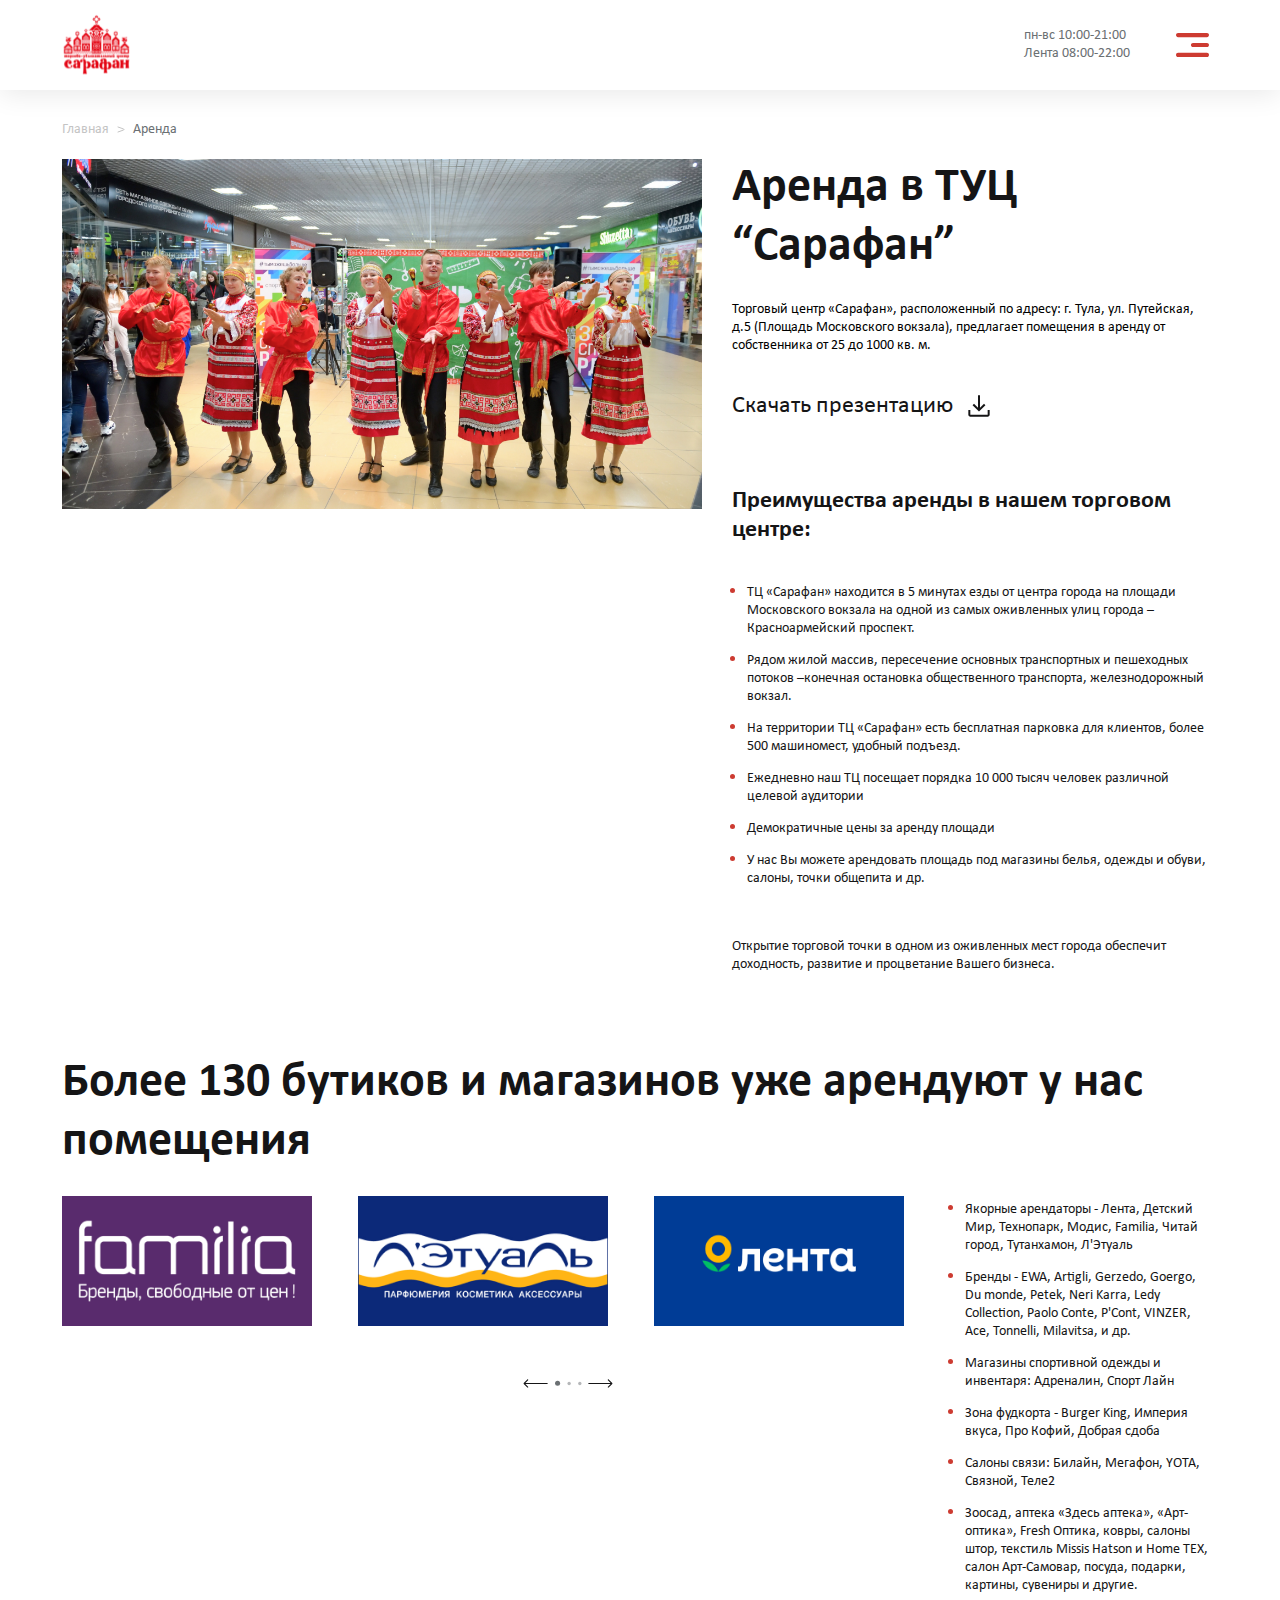
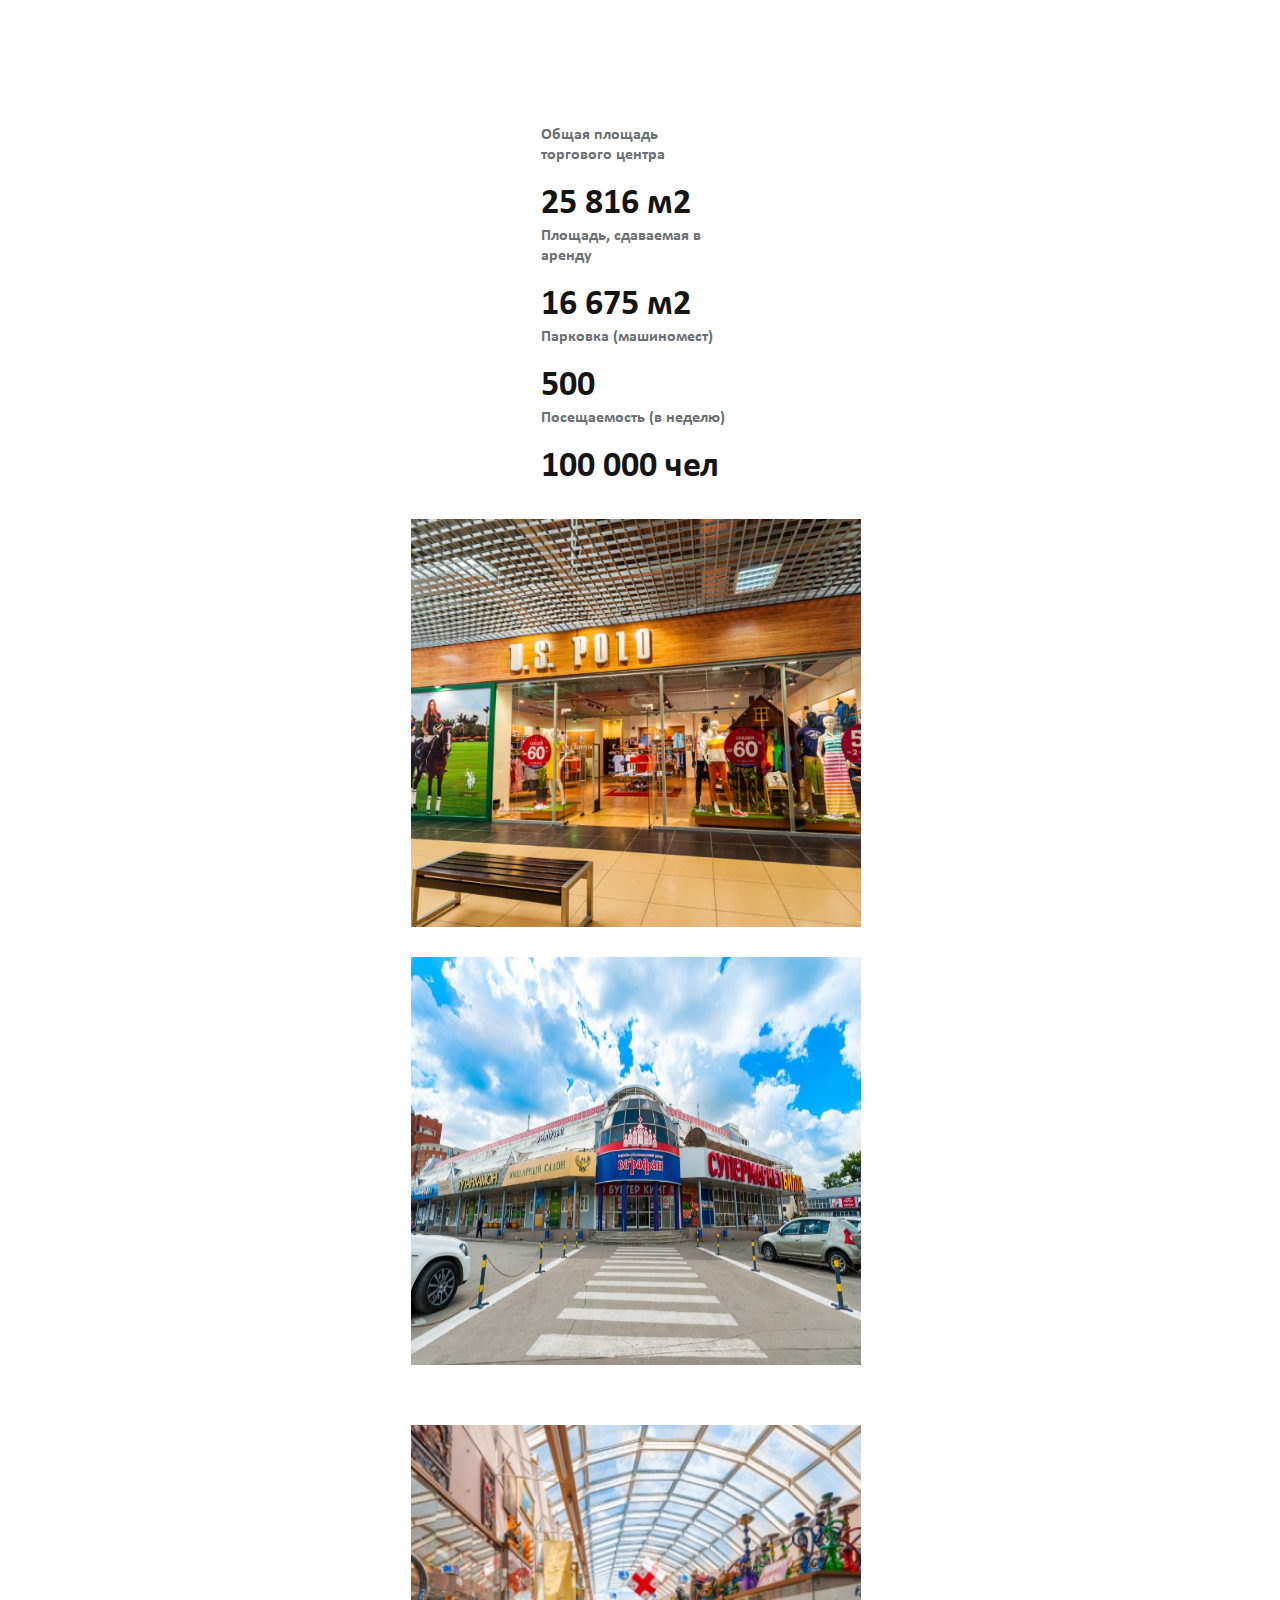
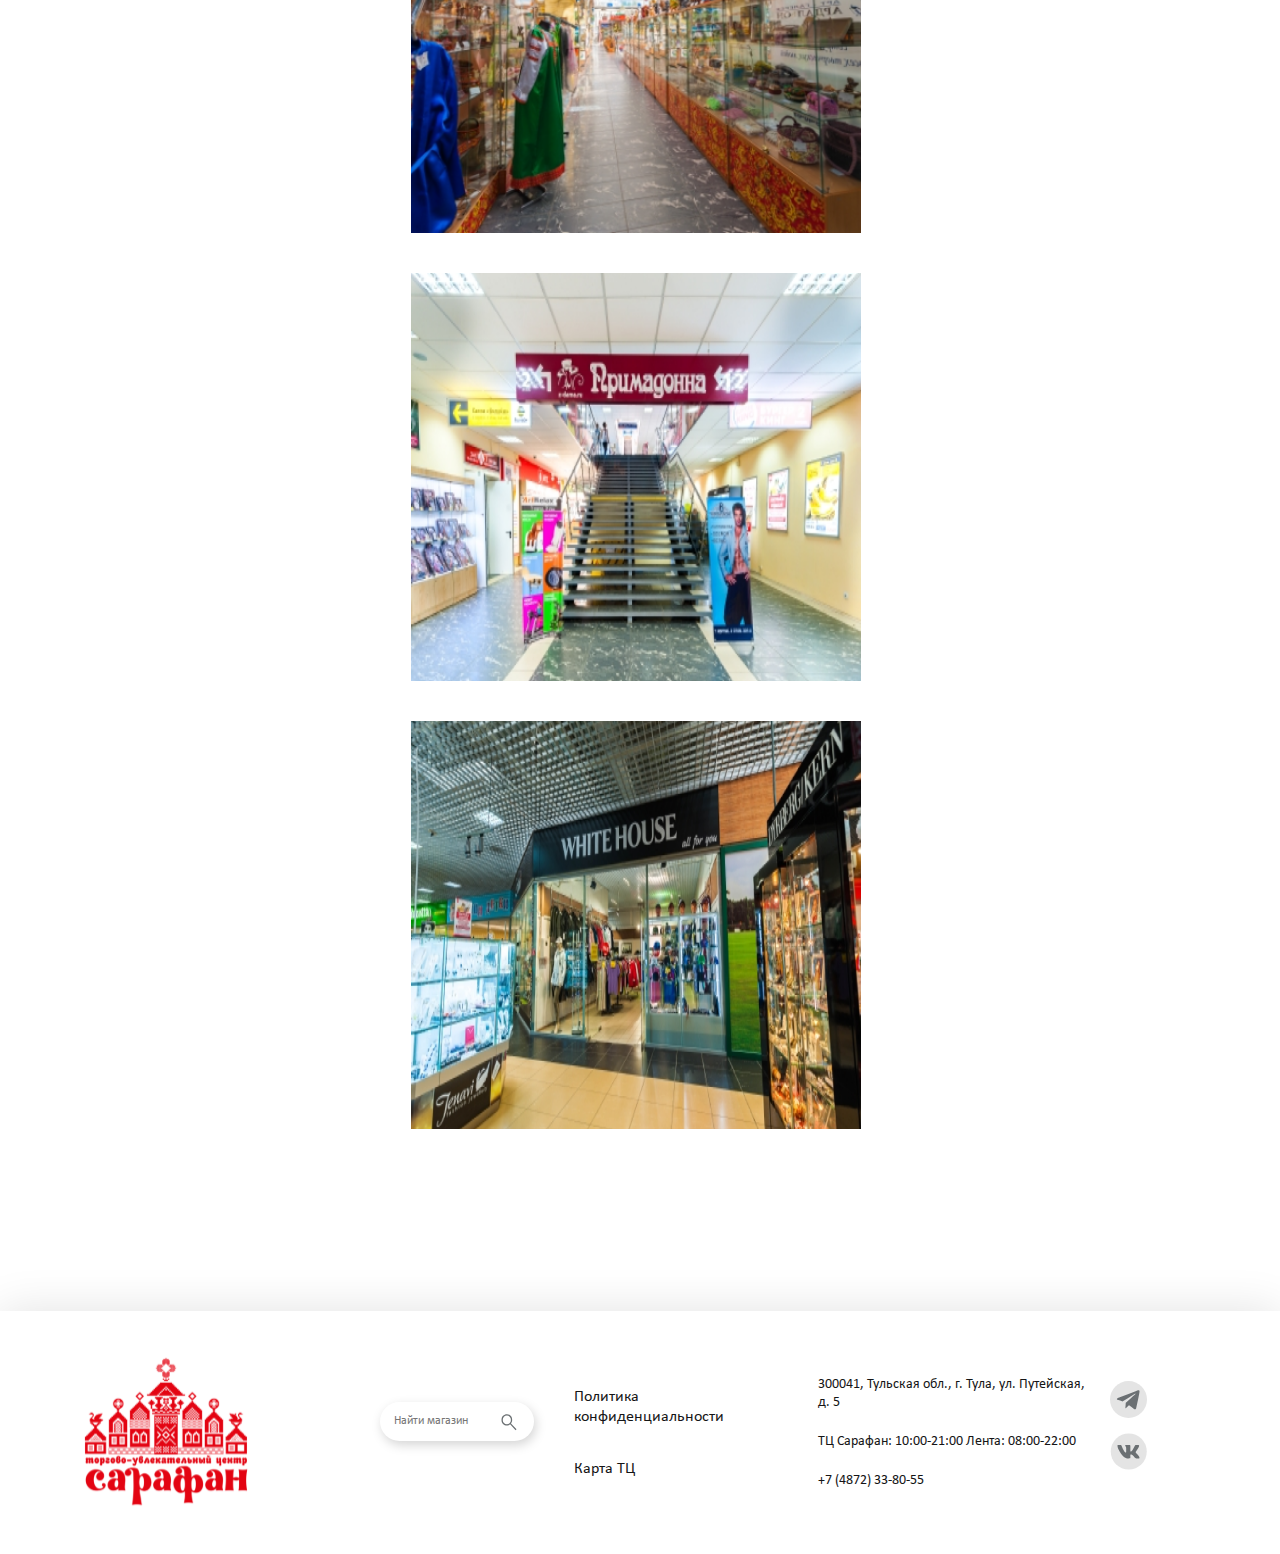
==== commit 651b1624: "feature: to add meadia screen footer and main" ====
--- a/index.html
+++ b/index.html
@@ -94,7 +94,7 @@
           </p>
         </div>
       </section>
-      <!-- <section class="shops">
+      <section class="shops">
         <h2 class="title">
           Более 130 бутиков и магазинов уже арендуют у нас помещения
         </h2>
@@ -102,6 +102,7 @@
           <img class="shops__image" src="./images/familia.png" alt="familia" />
           <img class="shops__image" src="./images/letual.png" alt="Лэтуаль" />
           <img class="shops__image" src="./images/lenta.png" alt="Лента" />
+          <img class="shops__slider" src="./images/slider.svg" alt="Слайдер" />
           <ul class="list">
             <li class="list__item">
               Якорные арендаторы - Лента, Детский Мир, Технопарк, Модис,
@@ -128,11 +129,10 @@
               посуда, подарки, картины, сувениры и другие.
             </li>
           </ul>
-          <img class="shops__slider" src="./images/slider.svg" alt="Слайдер" />
         </div>
       </section>
       <section class="info">
-        <div>
+        <div class="info__block">
             <div class="info__container">
                 <h4 class="info__title">Общая площадь торгового центра</h4>
                 <p class="info__subtitle">25 816 м2</p>
@@ -161,11 +161,22 @@
         <img class="image__photo" src="./images/image1.png" alt="фото" />
         <img class="image__photo" src="./images/image2.png" alt="фото" />
         <img class="image__photo" src="./images/image3.png" alt="фото" />
-      </section> -->
-    <!-- </main>
+      </section>
+     </main>
     <footer class="footer__block">
       <div class="footer">
         <img class="footer__logo" src="./images/logo.svg" alt="Логотип" />
+        <div class="search search_type_mini search_type_first">
+          <input
+            class="search__input"
+            type="text"
+            placeholder="Найти магазин"
+            required
+          />
+          <button class="search__button" type="submit">
+            <img src="./images/search.svg" alt="Кнопка поиска" />
+          </button>
+      </div>
         <div class="footer__container-info">
             <p class="footer__item">Магазины</p>
             <p class="footer__item">Кафе и рестораны</p>
@@ -186,6 +197,10 @@
             <p class="footer__item">Тендеры</p>
             <p class="footer__item">Политика конфиденциальности</p>
             <p class="footer__item">Карта ТЦ</p>
+        </div>
+        <div class="footer__container-info footer__container-info_type_mini">
+          <p class="footer__item footer__item_type_mini">Политика конфиденциальности</p>
+          <p class="footer__item footer__item_type_mini">Карта ТЦ</p>
         </div>
         <div class="search">
             <input
@@ -197,9 +212,9 @@
             <button class="search__button" type="submit">
               <img src="./images/search.svg" alt="Кнопка поиска" />
             </button>
-            <div>
-                <img class="icon" src="./images/tg.svg" alt="TG" />
-                <img class="icon" src="./images/vk.svg" alt="VK" />
+            <div class="icons">
+              <a><img class="icon" src="./images/tg.svg" alt="TG" /></a>
+              <a><img class="icon" src="./images/vk.svg" alt="VK" /></a>
             </div>
         </div>
         <div class="footer__contacts">
@@ -209,7 +224,11 @@
                 Лента: 08:00-22:00</p>
             <p class="footer__text">+7 (4872) 33-80-55</p>
         </div>
-      </div>
-    </footer> -->
+        <div class="icons icons_type_mini">
+          <a><img class="icon icon_type_mini" src="./images/tg.svg" alt="TG" /></a>
+          <a><img class="icon icon_type_mini icon_type_second" src="./images/vk.svg" alt="VK" /></a>
+      </div>
+      </div>
+    </footer> 
   </body>
 </html>
--- a/pages/index.css
+++ b/pages/index.css
@@ -135,6 +135,10 @@
   cursor: pointer;
 }
 
+.icons_type_mini {
+  display: none;
+}
+
 .breadcrumb {
   padding: 0;
   list-style: none;
@@ -396,6 +400,10 @@
   padding-bottom: 32px;
 }
 
+.footer__item_type_mini {
+  display: none;
+}
+
 .footer__item:last-child {
   padding-bottom: 0;
 }
@@ -417,6 +425,7 @@
   margin-top: 54px;
   width: 37px;
   height: 37px;
+  cursor: pointer;
 }
 
 .footer__text {
@@ -518,6 +527,60 @@
   padding-bottom: 0;
 }
 
+@media screen and (max-width: 1919px) {
+  .image__photo {
+    width: 300px;
+    height: 359px;
+    margin-right: 30px;
+  }
+  
+  .image__photo:nth-child(2) {
+    width: 466px;
+    height: 359px;
+  }
+  
+  .image__photo:nth-child(3) {
+    width: 516px;
+    height: 359px;
+    margin-right: 0;
+  }
+
+  .image {
+    max-width: 1500px;
+    margin-left: auto;
+    margin-right: auto;
+  }
+}
+
+@media screen and (max-width: 1770px) {
+  .info__image-first {
+    width: 450px;
+    height: 408px;
+  }
+
+  .info__image-second {
+    width: 562px;
+    height: 408px;
+  }
+
+  .footer__container-info {
+    display: none;
+  }
+
+  .footer__container-info_type_mini {
+    display: block;
+  }
+
+  .footer__logo {
+    width: 173px;
+    height: 161px;
+  }
+
+  .footer__item_type_mini {
+    display: block;
+  }
+}
+
 @media screen and (max-width: 1650px) {
   .main-burger__container {
     margin-right: 100px;
@@ -537,7 +600,63 @@
   }
 }
 
+@media screen and (max-width: 1550px) {
+  .image__photo {
+    width: 450px;
+    height: 408px;
+    margin-right: 0px;
+    margin-bottom: 40px;
+  }
+  
+  .image__photo:nth-child(2) {
+    width: 450px;
+    height: 408px;
+  }
+  
+  .image__photo:nth-child(3) {
+    width: 450px;
+    height: 408px;
+    margin-right: 0;
+    margin-bottom: 0;
+  }
+
+  .image {
+   display: flex;
+   flex-direction: column;
+   align-items: center;
+  }
+}
+
+@media screen and (max-width: 1450px) {
+  .info__image-first {
+   margin-top: 30px;
+   margin-bottom: 30px;
+   margin-right: 0;
+  }
+
+  .info__image-second {
+    width: 450px;
+    height: 408px;
+  } 
+
+  .info {
+    flex-direction: column;
+    align-items: center;
+  }
+
+  .info__container {
+    margin-right: 0;
+  }
+}
+
 @media screen and (max-width: 1310px) {
+
+  .icons_type_mini {
+    display: block;
+  }
+
+  
+
   .nav {
     padding-left: 62px;
     padding-right: 47px;
@@ -619,6 +738,86 @@
     padding-left: 62px;
     padding-right: 71px;
   }
+  .shops__image {
+    width: 250px;
+    height: 130px;
+  } 
+
+  .footer__container-info_type_mini {
+    margin-right: 40px;
+    margin-left: 40px;
+  }
+
+  .footer {
+    align-items: center
+  }
+
+  .icon_type_mini {
+    margin: 0;
+    margin-left: 20px;
+    margin-bottom: 10px;
+  }
+}
+
+@media screen and (max-width: 1200px) {
+  .footer {
+    flex-direction: column;
+    padding-left: 62px;
+    padding-right: 71px;
+    padding-top: 21px;
+    padding-bottom: 23px;
+  }
+
+  .footer__logo {
+    margin-right: 0;
+  }
+
+  .search_type_first {
+    margin-top: 22px;
+    margin-bottom: 24px;
+    min-width: 335px;
+  }
+
+  .footer__container-info_type_mini {
+    margin: 0 auto;
+    text-align: center;
+  }
+  .footer__contacts {
+    margin: 0 auto;
+    text-align: center;
+  }
+
+  .search_type_first {
+    margin-bottom: 24px;
+  }
+  
+  .footer__item_type_mini {
+    padding-bottom: 24px;
+  }
+  
+  .footer__item_type_mini:last-child {
+    padding-bottom: 24px;
+  }
+  
+  .footer__text {
+   max-width: 187px;
+  }
+  
+  .footer__text:last-child {
+    font-size: 24px;
+    font-weight: 700;
+  }
+  
+  .icon_type_mini {
+    width: 47px;
+    height: 47px;
+    margin: 0;
+    margin-top: 24px;
+    margin-right: 30px;
+  }
+  .icon_type_second {
+    margin-right: 0;
+  }
 }
 
 @media screen and (max-width: 1150px) {
@@ -642,6 +841,34 @@
    width: 700px;
    margin-right: 0;
    margin-bottom: 30px;
+  }
+
+  .shops {
+    max-width: 600px;
+    display: flex;
+    align-items: center;
+    flex-direction: column;
+    margin: 0 auto;
+    margin-top: 55px;
+  }
+
+  .shops__container {
+    flex-direction: column;
+    align-items: center;
+  }
+
+  .shops__image {
+    margin-right: 0;
+    margin-bottom: 20px;
+  }
+
+  .shops__image:nth-child(3) {
+    margin-bottom: 30px;
+  }
+
+  .shops__slider {
+    position: static;
+    margin-bottom: 20px;
   }
 }
 
@@ -688,6 +915,9 @@
   .search_type_mini {
     margin-bottom: 94px;
   }
+  .search_type_first {
+    margin-bottom: 24px;
+  }
 }
 
 @media screen and (max-width: 890px) {
@@ -702,6 +932,12 @@
     height: 250px;
  }
 
+ .info__block {
+  display: flex;
+  flex-direction: column;
+  align-items: center;
+ }
+
  .title {
   font-size: 35px;
  }
@@ -725,9 +961,41 @@
  }
 }
 
+@media screen and (max-width: 630px) {
+  .info__image-first {
+    width: 280px;
+    height: 200px;
+  }
+
+  .info__image-second {
+    width: 280px;
+    height: 200px;
+  }
+.search_type_first {
+  min-width: 280px;
+}
+}
+
 @media screen and (max-width: 600px) {
   .search_type_mini {
     max-width: 340px;
+  }
+
+  .image__photo {
+    width: 280px;
+    height: 200px;
+  }
+  
+  .image__photo:nth-child(2) {
+    width: 280px;
+    height: 200px;
+  }
+  
+  .image__photo:nth-child(3) {
+    width: 280px;
+    height: 200px;
+    margin-right: 0;
+    margin-bottom: 0;
   }
 
    .nav {
@@ -753,6 +1021,11 @@
     padding-right: 20px;
   }
 
+  .main {
+    padding-left: 20px;
+    padding-right: 20px;
+  }
+
   .rent__image {
     width: 300px;
     height: 150px;
@@ -760,6 +1033,11 @@
 
   .title {
     font-size: 28px;
+  }
+
+  .footer {
+    padding-left: 20px;
+    padding-right: 20px;
   }
   }
 
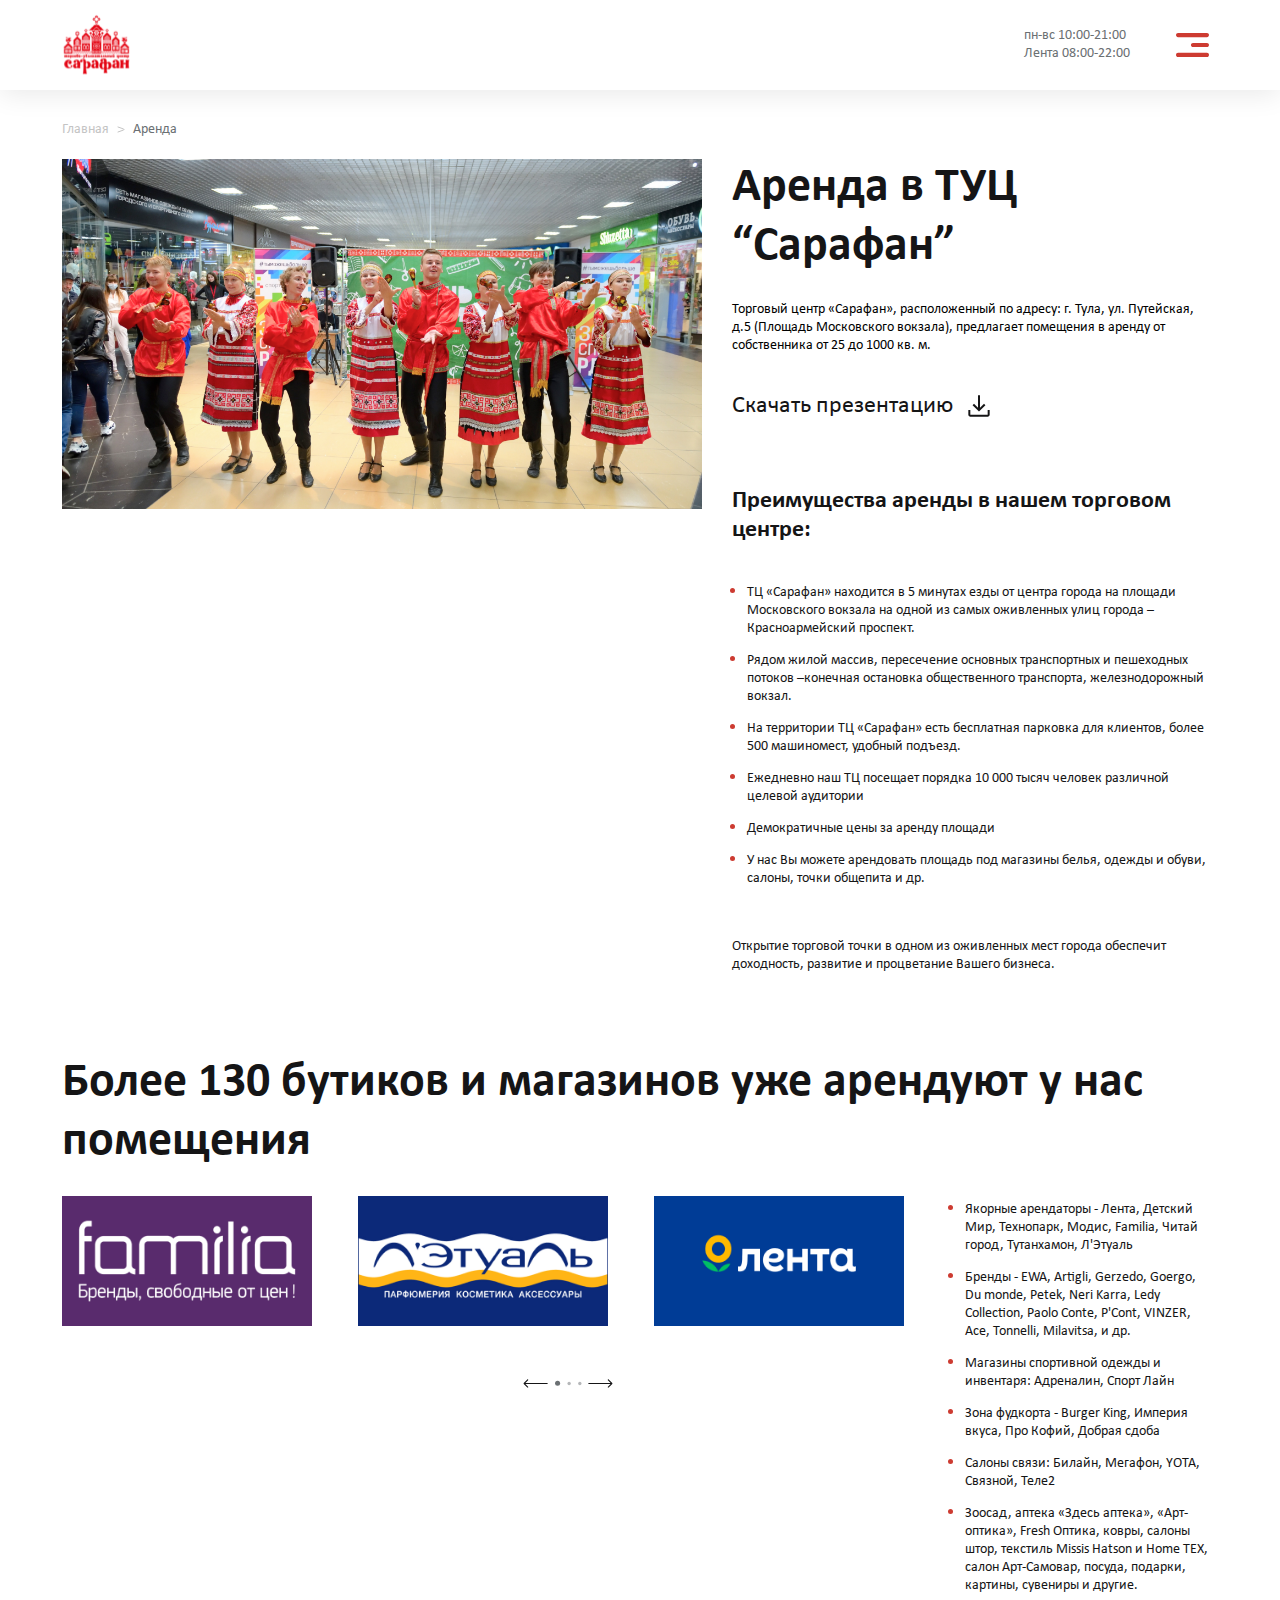
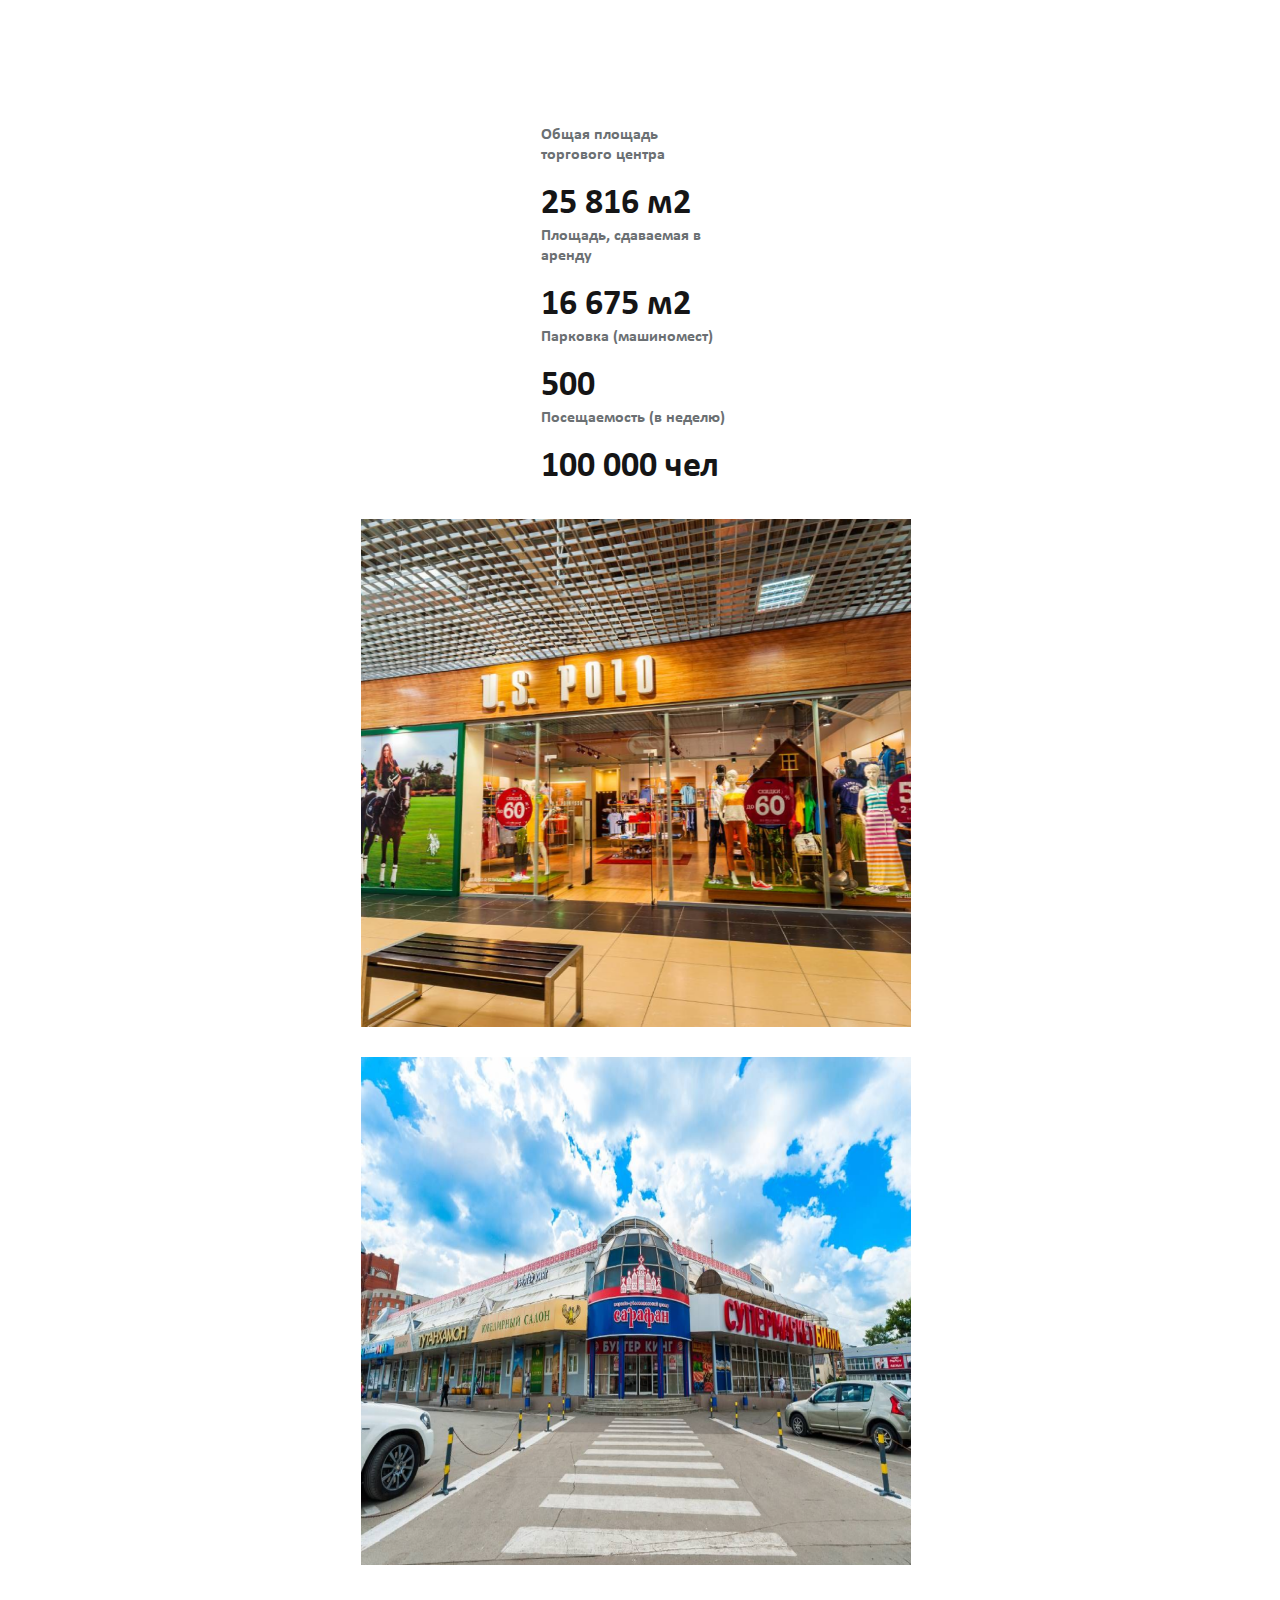
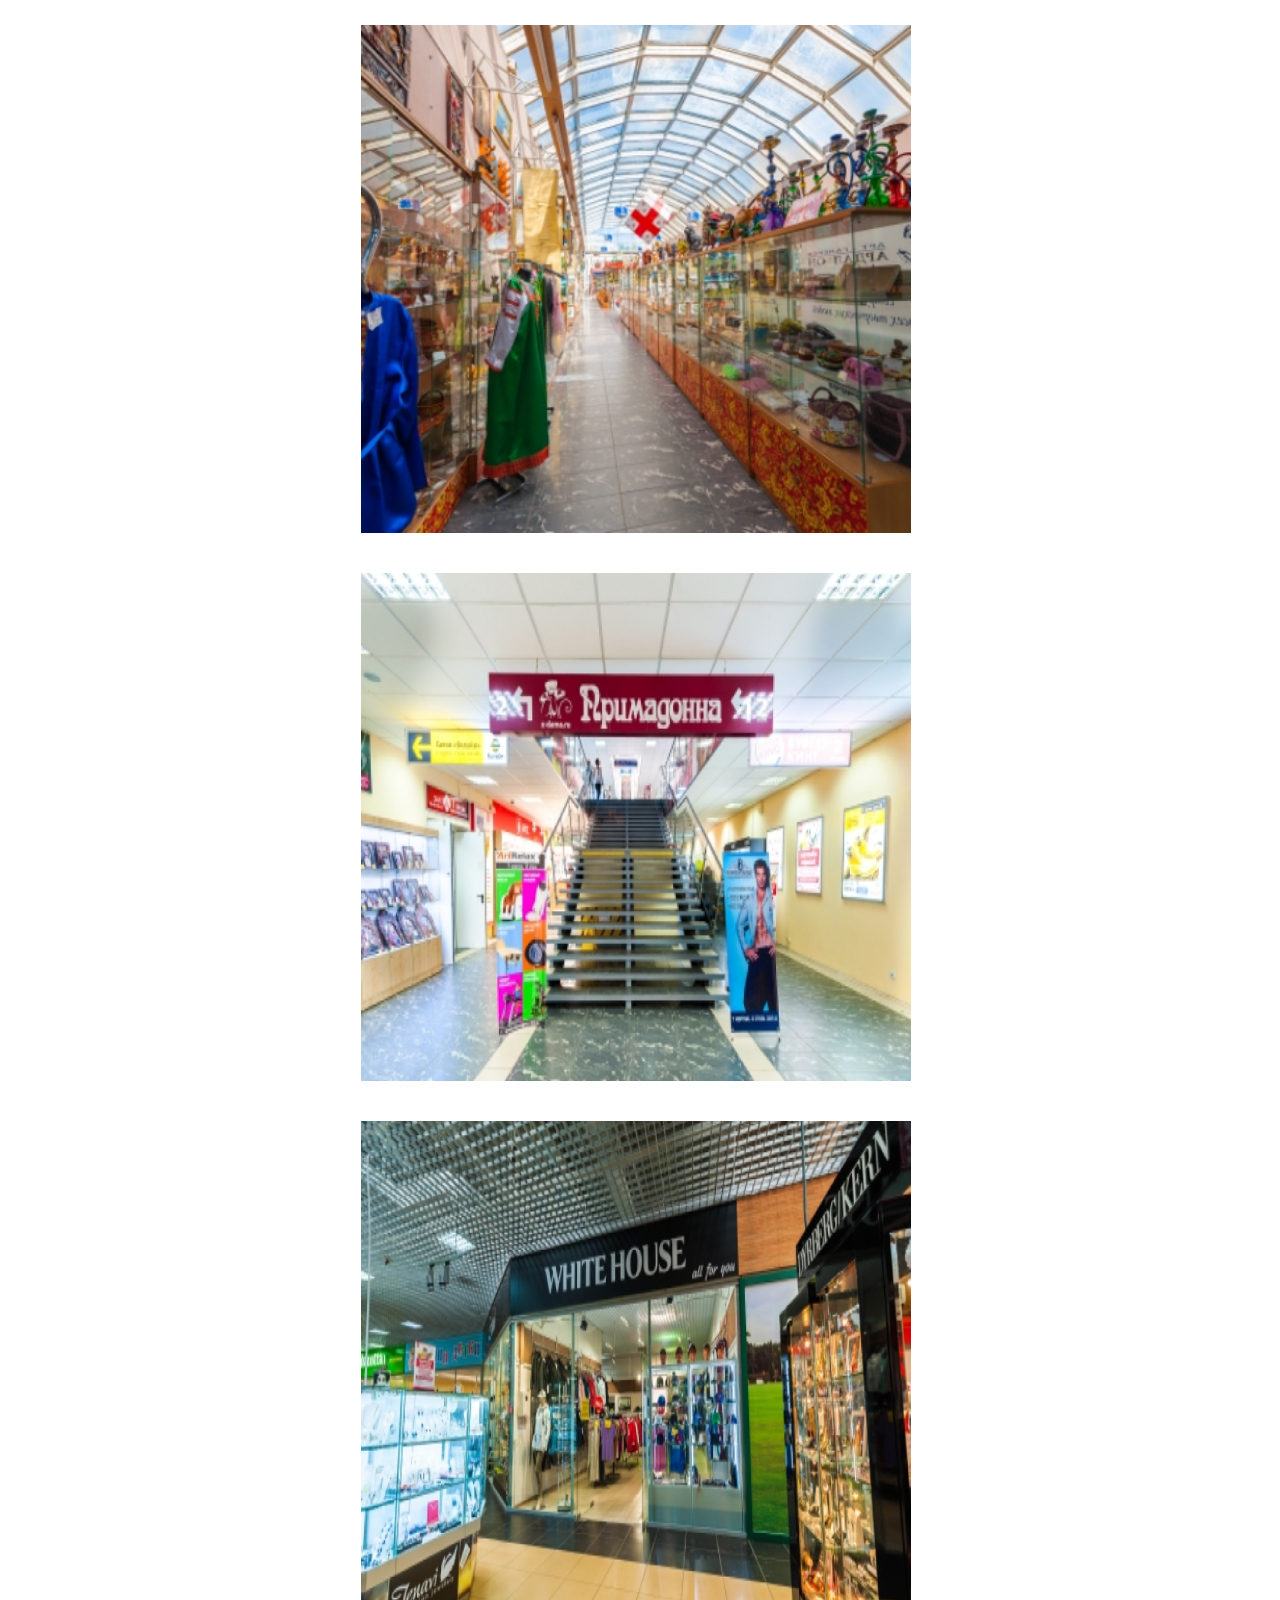
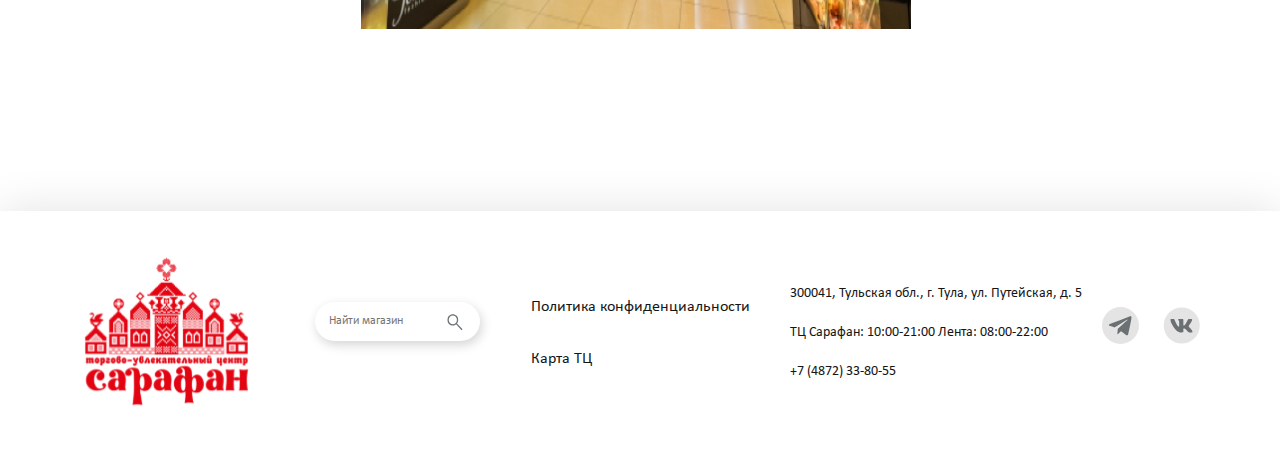
==== commit d9f6a82e: "fixed: to change styles" ====
--- a/index.html
+++ b/index.html
@@ -202,7 +202,7 @@
           <p class="footer__item footer__item_type_mini">Политика конфиденциальности</p>
           <p class="footer__item footer__item_type_mini">Карта ТЦ</p>
         </div>
-        <div class="search">
+        <div class="search search_type_medium">
             <input
               class="search__input"
               type="text"
--- a/pages/index.css
+++ b/pages/index.css
@@ -552,6 +552,30 @@
   }
 }
 
+@media screen and (max-width: 1880px) {
+  .footer__container-info {
+    margin-right: 50px;
+  }
+  
+  .footer__container-info:nth-child(2) {
+    margin-right: 50px;
+  }
+  
+  .footer__container-info:nth-child(3) {
+    margin-right: 60px;
+  }
+  .footer__container-info_type_mini {
+    display: none;
+  }
+
+  .search_type_medium {
+    margin-right: 50px;
+  }
+  .footer__logo {
+    margin-right: 50px;
+  }
+}
+
 @media screen and (max-width: 1770px) {
   .info__image-first {
     width: 450px;
@@ -563,22 +587,10 @@
     height: 408px;
   }
 
-  .footer__container-info {
-    display: none;
-  }
-
-  .footer__container-info_type_mini {
-    display: block;
-  }
-
   .footer__logo {
     width: 173px;
     height: 161px;
   }
-
-  .footer__item_type_mini {
-    display: block;
-  }
 }
 
 @media screen and (max-width: 1650px) {
@@ -601,21 +613,32 @@
 }
 
 @media screen and (max-width: 1550px) {
+
   .image__photo {
-    width: 450px;
-    height: 408px;
+    width: 550px;
+    height: 508px;
     margin-right: 0px;
     margin-bottom: 40px;
   }
+
+  .info__image-first {
+    width: 550px;
+    height: 508px;
+  }
+
+  .info__image-second {
+    width: 550px;
+    height: 508px;
+  }
   
   .image__photo:nth-child(2) {
-    width: 450px;
-    height: 408px;
+    width: 550px;
+    height: 508px;
   }
   
   .image__photo:nth-child(3) {
-    width: 450px;
-    height: 408px;
+    width: 550px;
+    height: 508px;
     margin-right: 0;
     margin-bottom: 0;
   }
@@ -634,10 +657,10 @@
    margin-right: 0;
   }
 
-  .info__image-second {
+  /* .info__image-second {
     width: 450px;
     height: 408px;
-  } 
+  }  */
 
   .info {
     flex-direction: column;
@@ -647,15 +670,31 @@
   .info__container {
     margin-right: 0;
   }
+
+  .shops__image {
+    width: 250px;
+    height: 130px;
+  } 
 }
 
 @media screen and (max-width: 1310px) {
+
+
+   .footer__container-info {
+    display: none;
+  }
+
+  .footer__container-info_type_mini {
+    display: block;
+  }
+
+   .footer__item_type_mini {
+    display: block;
+  }
 
   .icons_type_mini {
     display: block;
   }
-
-  
 
   .nav {
     padding-left: 62px;
@@ -738,10 +777,6 @@
     padding-left: 62px;
     padding-right: 71px;
   }
-  .shops__image {
-    width: 250px;
-    height: 130px;
-  } 
 
   .footer__container-info_type_mini {
     margin-right: 40px;
@@ -923,6 +958,34 @@
 @media screen and (max-width: 890px) {
   .search_type_mini {
     max-width: 500px;
+  }
+
+    
+  .image__photo {
+    width: 450px;
+    height: 408px;
+    margin-right: 0px;
+    margin-bottom: 40px;
+  }
+
+  .info__image-first {
+    width: 450px;
+    height: 408px;
+  }
+
+  .info__image-second {
+    width: 450px;
+    height: 408px;
+  }
+  
+  .image__photo:nth-child(2) {
+    width: 450px;
+    height: 408px;
+  }
+  
+  .image__photo:nth-child(3) {
+    width: 450px;
+    height: 408px;
   }
 }
 
